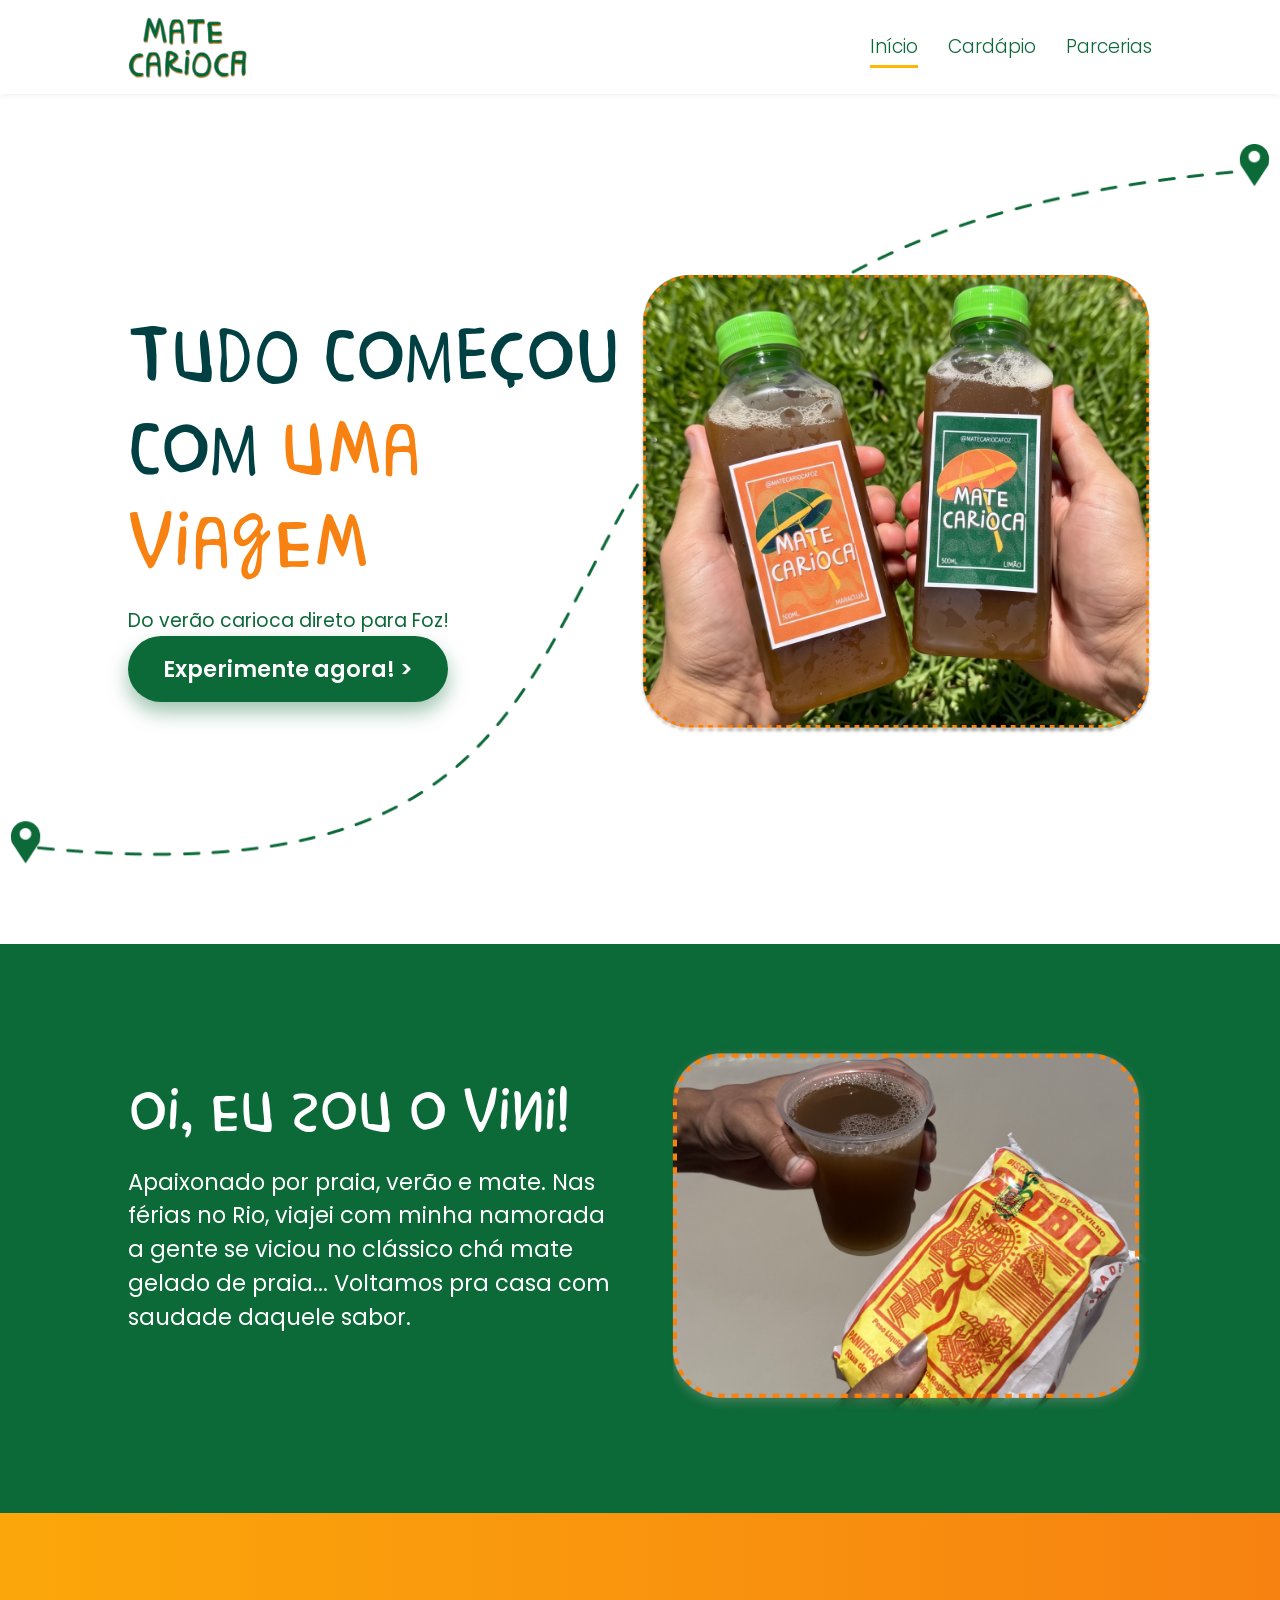
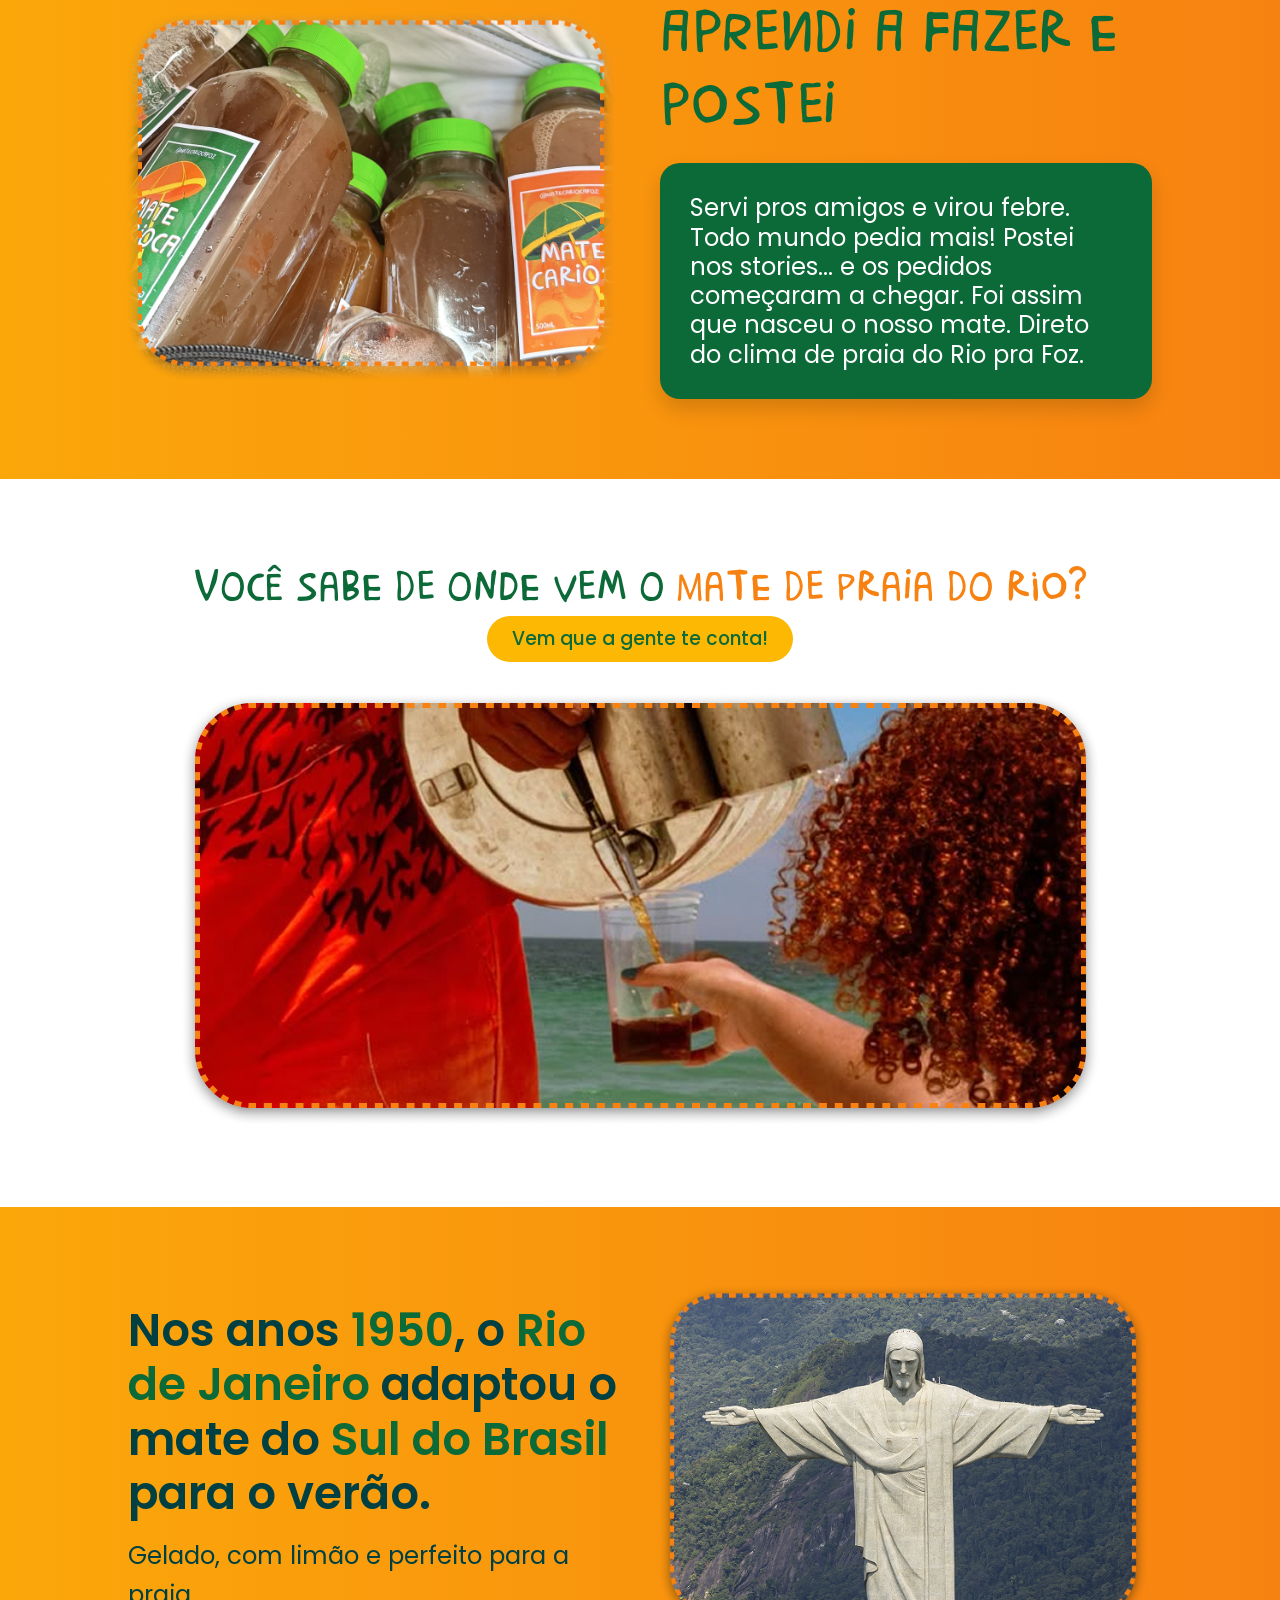
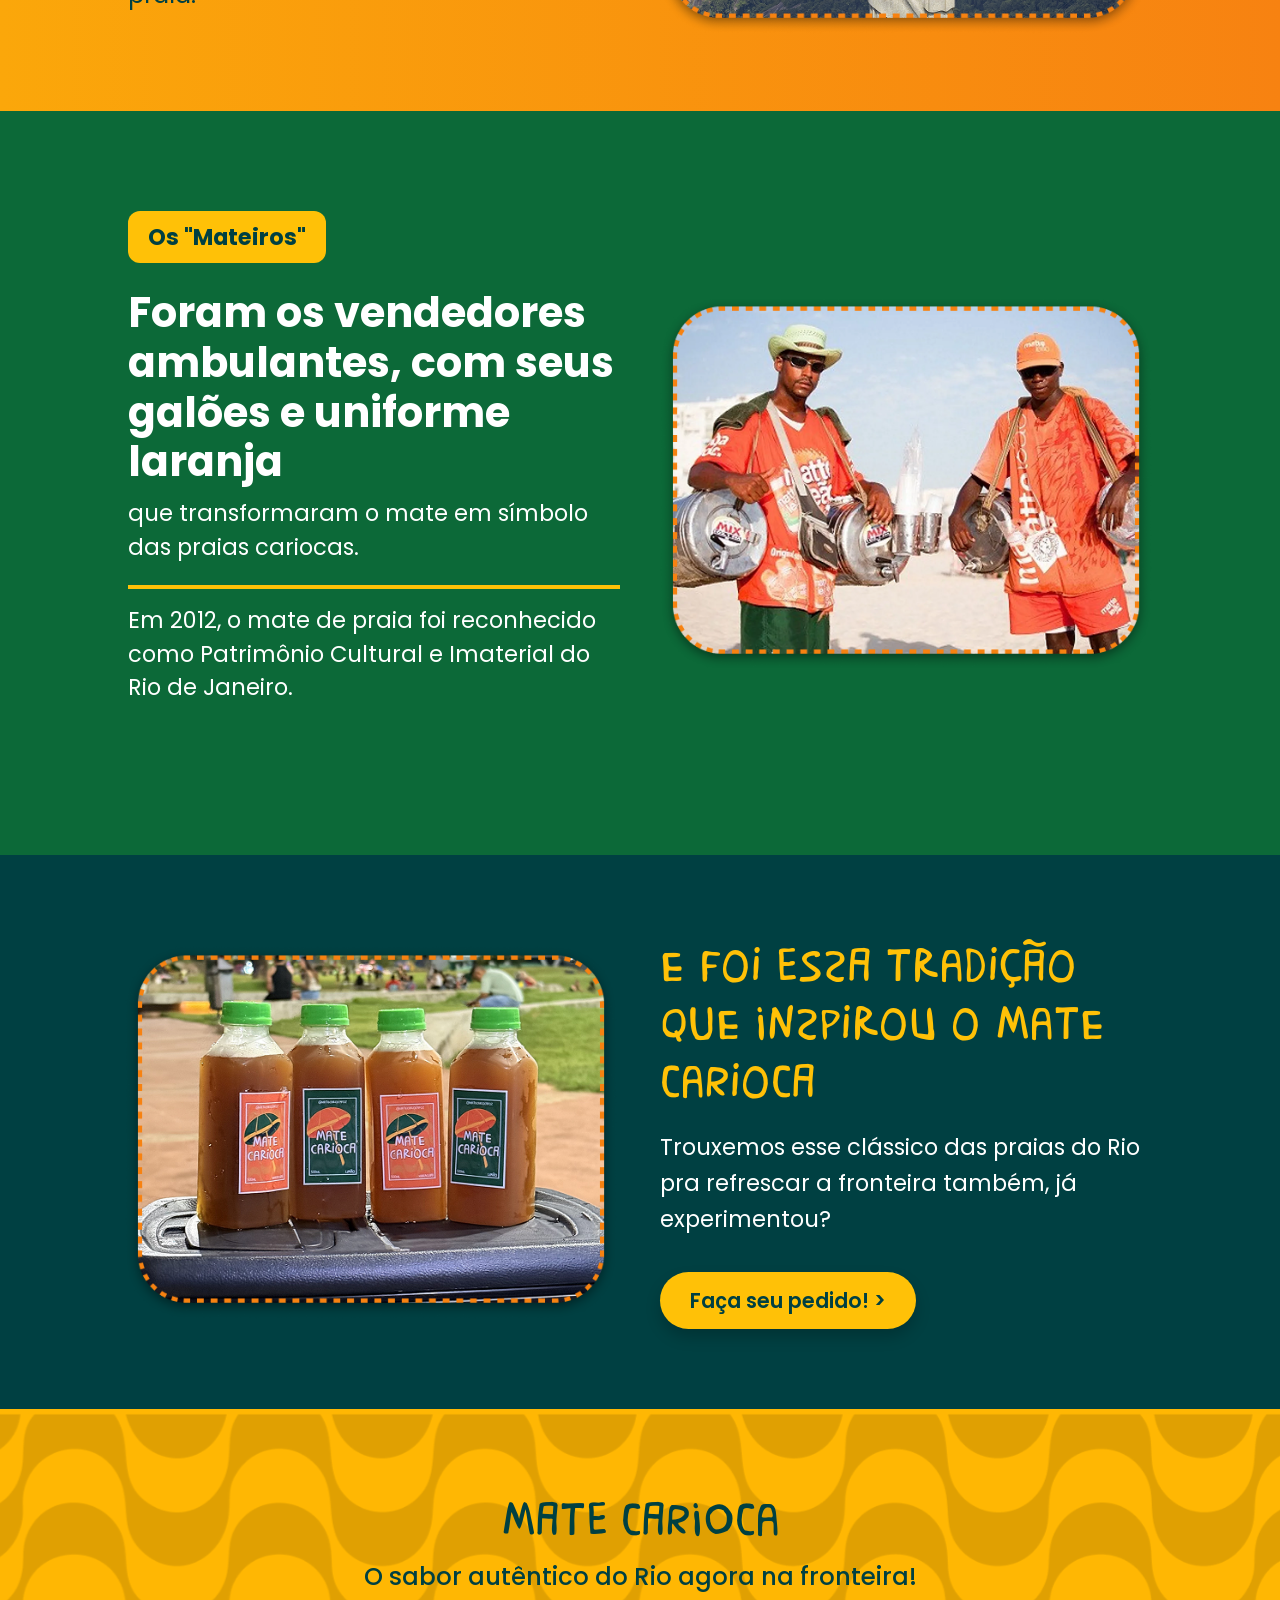
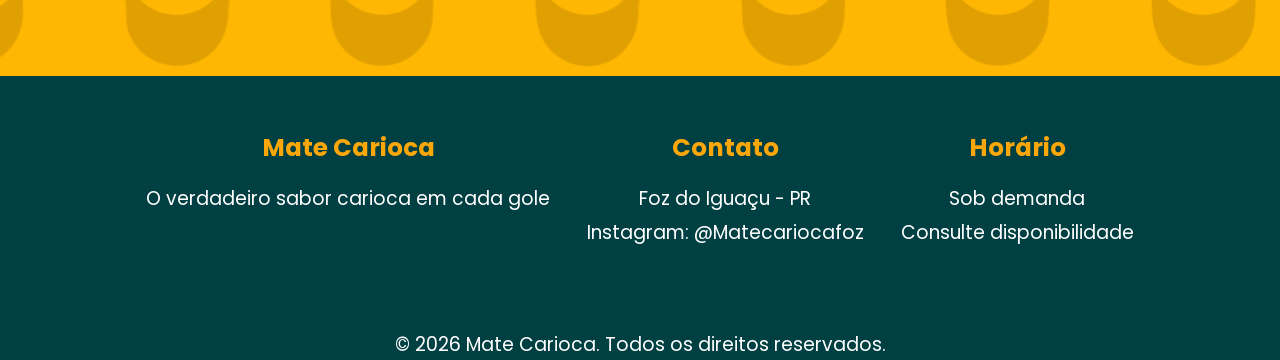
==== index.html @ d227a947 "Merge branch 'main' into branch-bruna" ====
<!DOCTYPE html>
<html lang="pt-br">
<head>
    <meta charset="UTF-8">
    <meta name="viewport" content="width=device-width, initial-scale=1.0">
    <title>Projeto Mate Carioca</title>
    <link rel="preconnect" href="https://fonts.googleapis.com">
    <link rel="preconnect" href="https://fonts.gstatic.com" crossorigin>
    <link href="https://fonts.googleapis.com/css2?family=Poppins:wght@400;600;700&display=swap" rel="stylesheet">
    <link rel="stylesheet" href="style.css">
</head>
<body>

    <header class="cabecalho-topo">
        <div class="caixa-logo">
            <img src="assets/MATE ID-12 1.png" alt="Logotipo Mate Carioca" class="logo-mate">
        </div>
        <nav class="menu-navegacao">
            <ul>
                <li><a href="/index.html" class="link-ativo">Início</a></li>
                <li><a href="/cardapio.html">Cardápio</a></li>
                <li><a href="/parcerias.html">Parcerias</a></li>
            </ul>
        </nav>
    </header>

    <section id="inicio" class="secao-inicio">
        <div class="conteudo-hero">
            <h1 class = "verde-escuro">TUDO COMEÇOU COM <span class="laranja-destaque">UMA VIAGEM</span></h1>
            <p>Do verão carioca direto para Foz!</p>
            <a href="#" class="botao-verde">Experimente agora! ></a>
        </div>
        <div class="imagem-topo animar-scroll">
            <img src="assets/garrafas-mate.png" alt="Mate Carioca">
        </div>
    </section>

    <section id="sobre" class="secao-verde">
        <div class="flex-container animar-scroll">
            
            <div class="lado-texto">
                <h2>OI, EU SOU O VINI!</h2>
                <p>Apaixonado por praia, verão e mate. Nas férias no Rio, viajei com minha namorada a gente se viciou no clássico chá mate gelado de praia... Voltamos pra casa com saudade daquele sabor.</p>
            </div>

            <div class="lado-imagem">
                <img src="assets/mate-ferias.png" alt="Mate nas Férias">
            </div>

        </div>
    </section>

    <section id="historia" class="secao-laranja">
        <div class="flex-container animar-scroll">           

                <div class="lado-imagem">
                    <img src="assets/mate-gelado.png" alt="Produção">
                </div>
            
            <div class="lado-texto">
                <h2>APRENDI A FAZER E POSTEI</h2>
                
                <div class="caixa-verde-texto">
                    <p>Servi pros amigos e virou febre. Todo mundo pedia mais! Postei nos stories... e os pedidos começaram a chegar. Foi assim que nasceu o nosso mate. Direto do clima de praia do Rio pra Foz.</p>
                </div>
            </div>
            
        </div>
    </section>

<section class="secao-branca">
        <div class="container-centralizado">
            <h2>Você sabe de onde vem o <span class="texto-laranja">mate de praia do Rio?</span></h2>
            <div class="balao-laranja">Vem que a gente te conta!</div>
                <div align="center">             
                <img src="assets/mate-de-praia.png" alt="Cultura do Mate">
                </div>
            </div>
    </section>

    <section class="secao-laranja">
        <div class="flex-container inverso">
            <div class="lado-imagem">
                <img src="assets/cristo-redentor.png" alt="Rio">
            </div>
            <div class="lado-texto">
                <p>Nos anos <span class="destaque-verde">1950</span>, o <span class="destaque-verde">Rio de Janeiro</span> adaptou o mate do <span class="destaque-verde">Sul do Brasil</span> para o verão.</p>
                <p>Gelado, com limão e perfeito para a praia.</p>
            </div>
    </section>

<section class="secao-verde secao-mateiros">
        <div class="flex-container">
            
            <div class="lado-texto">
                <div class="etiqueta-amarela-quadrada">Os "Mateiros"</div>
                
                <p class="texto-destaque-mateiros">Foram os vendedores ambulantes, com seus galões e uniforme laranja</p>
                <p class="texto-complemento-mateiros">que transformaram o mate em símbolo das praias cariocas.</p>
                
                <hr class="linha-amarela">
                <p class="texto-rodape-mateiros">Em 2012, o mate de praia foi reconhecido como Patrimônio Cultural e Imaterial do Rio de Janeiro.</p>
            </div>

            <div class="lado-imagem">
                <div class="moldura-mateiros">
                    <img src="assets/mateiros.png" alt="Mateiros">
                </div>
            </div>

        </div>
    </section>

    <section class="secao-verde-escuro secao-final">
        <div class="flex-container">
            
            <div class="lado-imagem">
                <img src="assets/fileira-mate.png" alt="Garrafas Mate Carioca">
            </div>

            <div class="lado-texto-final">
                <h2>E foi essa tradição que inspirou o Mate Carioca</h2>
                <p>Trouxemos esse clássico das praias do Rio pra refrescar a fronteira também, já experimentou?</p>
                <a href="/cardapio.html" class="botao-amarelo">Faça seu pedido! ></a>
            </div>

        </div>
    </section>

    <footer id="contato" class="rodape">
        <div class="faixa-amarela-ondas">
            <h3>MATE CARIOCA</h3>
            <p>O sabor autêntico do Rio agora na fronteira!</p>
        </div>
        <div class="grade-contatos">
            <div class="info-bloco">
                <strong>Mate Carioca</strong><br>
                <span>O verdadeiro sabor carioca em cada gole</span>
            </div>
            <div class="info-bloco">
                <strong>Contato</strong><br>
                <span>Foz do Iguaçu - PR<br>Instagram: @Matecariocafoz</span>
            </div>
            <div class="info-bloco">
                <strong>Horário</strong><br>
                <span>Sob demanda<br>Consulte disponibilidade</span>
            </div>
        </div>
        <p class="direitos"><center>© 2026 Mate Carioca. Todos os direitos reservados.</center></p>
    </footer>

    <button id="botao-topo" class="escondido" aria-label="Voltar ao topo">
        <svg viewBox="0 0 24 24" fill="none" xmlns="http://www.w3.org/2000/svg">
            <path d="M12 19V5M12 5L5 12M12 5L19 12" stroke="currentColor" stroke-width="3" stroke-linecap="round" stroke-linejoin="round"/>
        </svg>
    </button>

    <script src="index.js"></script>
</body>
</html>
---- style.css ----
/* --- CONFIGURAÇÕES GERAIS --- */
:root {
    --verde-mate: #0C6938;
    --verde-mate-escuro: #004042;
    --laranja-mate: #F78211;
    --amarelo-borda: #FFE080;
    --amarelo-fundo: #FDB804;
    --cor-branca: #FFFFFF;
}

@font-face {
    font-family: 'Brasilero'; 
    src: url('assets/Brasilero2018Free.otf') format('truetype'); 
    font-weight: normal;
    font-style: normal;
}

/* Regra Global (Corpo do texto e elementos menores) */
* {
    margin: 0;
    padding: 0;
    box-sizing: border-box;
    font-family: 'Poppins', sans-serif;
}

body {
    color: var(--verde-mate);
    background-color: var(--cor-branca);
    line-height: 1.6;
}

/* Regra Unificada para Imagens */
img {
    max-width: 100%;
    height: auto;
    border-radius: 12px;
    display: block;
    object-fit: cover;
    transition: transform 0.4s ease;
}

h1, h2, h3, .faixa-amarela-ondas h3 {    
    font-family: 'Brasilero', cursive, sans-serif; 
    font-weight: normal; 
    font-size: 3.5rem;
    line-height: 1.1; 
    margin-bottom: 15px; 
}

.cabecalho-topo {
    display: flex;
    justify-content: space-between; 
    align-items: center;
    padding: 15px 10%; 
    background-color: var(--cor-branca);
    position: sticky; 
    top: 0;
    z-index: 1000;
    box-shadow: 0 2px 5px rgba(0,0,0,0.05);
}

.caixa-logo {
    display: flex;
    align-items: center;
    width: 120px; 
    height: auto;
}

.logo-mate {
    width: 100%;      
    height: auto;     
    display: block;
    object-fit: contain; 
}

.menu-navegacao ul {
    display: flex;
    list-style: none;
    gap: 30px; 
}

.menu-navegacao a {
    text-decoration: none;
    color: var(--verde-mate);
    font-size: 1.0rem;
    font-weight: 300;
}

.menu-navegacao a:hover {
    color: var(--laranja-mate);
}

.menu-navegacao a.link-ativo {
    color: var(--verde-mate);
    border-bottom: 3px solid var(--amarelo-fundo);
    padding-bottom: 5px; 
}

/* --- SEÇÕES E CONTAINERS --- */
section {
    padding: 80px 10%;
}

.conteudo-hero h1 {
    font-size: 4.5rem; 
    line-height: 1.1; 
    margin-bottom: 20px;
}

.secao-inicio {
    display: flex;
    align-items: center;
    justify-content: space-between;
    min-height: 80vh;
    background-image: url('assets/mapa.png'); 
    background-repeat: no-repeat;
    background-position: center;
    background-size: contain; 
    position: relative;
    margin-bottom: 80px;
    margin-top: 50px;
}

.conteudo-hero, .imagem-topo {
    flex: 1; 
    min-width: 0; 
}

.secao-verde { 
    background-color: var(--verde-mate); 
    color: white; 
    display: flex;
    flex-direction: column;
    align-items: flex-start; 
    padding: 100px 10%; 
}

.secao-verde h2 {
    font-size: 3.5rem; 
    letter-spacing: -1px; 
    margin-bottom: 20px;
    text-transform: uppercase; 
    text-align: left; 
}

.secao-verde p {
    font-size: 1.2rem;
    max-width: 800px; 
    line-height: 1.5;
    margin-bottom: 50px; 
    font-weight: 400;
    text-align: left; 
}

.secao-laranja { 
    background: linear-gradient(90deg, #FBA70A, #F78211);
    padding: 80px 10%;
}

.secao-laranja .lado-texto p:first-child {
    font-size: 2.4rem; 
    line-height: 1.2;
    color: var(--verde-mate-escuro); 
    font-weight: 600; 
    margin-bottom: 15px;
    max-width: 550px; 
}

.secao-laranja .lado-texto .destaque-verde {
    color: var(--verde-mate); 
}

.secao-laranja .lado-texto p:last-child {
    font-size: 1.3rem; 
    color: var(--verde-mate-escuro); 
    font-weight: 400;
}

.secao-laranja .lado-imagem img {
    border-radius: 40px;
    display: block;
    margin: -3px; 
    width: calc(100% + 6px);
}

.secao-branca { 
    background-color: var(--cor-branca);
    text-align: center; 
}

.balao-laranja {
    background-color: var(--amarelo-fundo); 
    color: var(--verde-mate);
    padding: 8px 25px;
    border-radius: 30px; 
    display: inline-block;
    font-weight: 500;
    margin-bottom: 30px; 
}

.balao-amarelo-inclinado {
    background-color: var(--amarelo-fundo);
    color: var(--verde-mate-escuro);
    font-weight: 600;
    font-size: 1.2rem;
    padding: 12px 25px;
    border-radius: 12px;
    display: inline-block; 
    transform: rotate(-6deg); 
    box-shadow: 2px 8px 15px rgba(0, 0, 0, 0.15); 
    margin-bottom: 40px; 
    margin-left: 20px; 
}

.secao-branca h2 {
    font-size: 2.5rem;
    color: var(--verde-mate);
    margin-bottom: 5px;
}

.flex-container {
    display: flex;
    align-items: center;
    gap: 40px;
    width: 100%; 
}

.inverso { 
    flex-direction: row-reverse; 
}

.container-centralizado { 
    text-align: center; 
}

h1 { 
    font-size: 3rem; 
    line-height: 1.1; 
    margin-bottom: 20px; 
}

.laranja-destaque, .texto-laranja { 
    color: var(--laranja-mate);
    font-family: 'Brasilero', cursive, sans-serif; 
}

.verde-escuro { 
    color: var(--verde-mate-escuro); 
}

.botao-verde {
    background-color: var(--verde-mate);
    color: white;
    padding: 15px 35px; 
    border-radius: 50px;
    text-decoration: none;
    font-weight: 600;
    font-size: 1.2rem; 
    display: inline-block;
    box-shadow: 0px 10px 20px rgba(12, 105, 56, 0.4); 
}

.secao-mateiros .lado-texto {
    text-align: left; 
    flex: 1; 
}

.etiqueta-amarela-quadrada {
    background-color: #FFC107;
    color: var(--verde-mate-escuro);
    font-weight: 700;
    font-size: 1.2rem;
    padding: 8px 20px;
    border-radius: 12px; 
    display: inline-block;
    margin-bottom: 25px;
}

.secao-verde .texto-destaque-mateiros {
    font-size: 2.2rem;
    font-weight: 700;
    color: white;
    line-height: 1.2;
    margin-bottom: 10px;
}

.secao-verde .texto-complemento-mateiros {
    font-size: 1.2rem;
    color: white;
    font-weight: 400;
    margin-bottom: 20px;
}

.moldura-mateiros {
    width: 100%;
    display: block; 
}

.moldura-mateiros img {
    object-fit: cover; 
    aspect-ratio: 4 / 3; 
}

.linha-amarela {
    border: none;
    height: 4px; 
    background-color: #FFC107;
    width: 100%; 
    margin-bottom: 15px;
}

.secao-verde-escuro {
    background-color: var(--verde-mate-escuro); 
    padding: 80px 10%;
}

.secao-final .lado-imagem img {
    width: calc(100% + 6px);
    margin: -3px;
    border-radius: 40px;
    display: block;
}

.secao-final .lado-texto-final {
    flex: 1;
    text-align: left;
}

.secao-final .lado-texto-final h2 {
    color: #FFC107; 
    font-size: 2.8rem;
    line-height: 1.1;
    margin-bottom: 20px;
}

.secao-final .lado-texto-final p {
    color: #FFFFFF;
    font-size: 1.2rem;
    margin-bottom: 35px;
}

.botao-amarelo {
    background-color: #FFC107;
    color: var(--verde-mate-escuro);
    padding: 12px 30px;
    border-radius: 30px;
    border: none;
    text-decoration: none;
    font-weight: 600;
    font-size: 1.1rem;
    display: inline-block;
    box-shadow: 0px 8px 15px rgba(0, 0, 0, 0.2);
    cursor: pointer;
}

.rodape {
    background-color: var(--verde-mate-escuro); 
    color: white;
    text-align: center;
}

.faixa-amarela-ondas {
    background-color: #FFB703; 
    background-image: url('assets/ondas.png'); 
    background-repeat: no-repeat; 
    background-position: center; 
    background-size: cover; 
    padding: 80px 20px;
}

.faixa-amarela-ondas h3 {
    color: var(--verde-mate-escuro);
    font-size: 2.8rem;
    margin-bottom: 10px;
}

.faixa-amarela-ondas p {
    color: var(--verde-mate-escuro);
    font-size: 1.3rem;
    font-weight: 500;
}

.grade-contatos {
    display: flex;
    justify-content: space-around;
    padding: 50px 10%;
}

.info-bloco {
    font-size: 1rem;
    line-height: 1.8; 
}

.info-bloco strong {
    color: #FBA70A; 
    font-size: 1.3rem;
    display: inline-block;
    margin-bottom: 12px;
}

.direitos {
    padding-bottom: 30px;
    font-size: 0.85rem;
    opacity: 0.8;
}

/* ==========================================================================
   ANIMAÇÕES E EFEITOS DE INTERAÇÃO
   ========================================================================== */

.animar-scroll {
    opacity: 0;
    transform: translateY(50px);
    transition: opacity 0.8s ease-out, transform 0.8s ease-out;
}

.animar-scroll.visivel {
    opacity: 1;
    transform: translateY(0);
}

img:hover {
    transform: scale(1.03);
}

.logo-mate:hover {
    transform: none;
}

.botao-verde, .botao-amarelo {
    transition: transform 0.3s ease, box-shadow 0.3s ease;
}

.botao-verde:hover {
    transform: translateY(-4px);
    box-shadow: 0px 15px 25px rgba(12, 105, 56, 0.6);
} 

.botao-amarelo:hover {
    transform: translateY(-4px);
    box-shadow: 0px 10px 20px rgba(0, 0, 0, 0.15);
}

/* ==========================================================================
   CORREÇÕES DE PROPORÇÃO E LAYOUT (SEÇÃO HISTÓRIA E CAIXAS)
   ========================================================================== */

.flex-container .lado-imagem,
.flex-container .lado-texto {
    flex: 1; 
    min-width: 0; 
}

.caixa-verde-texto {
    background-color: var(--verde-mate);
    padding: 30px; 
    border-radius: 20px; 
    box-shadow: 0px 10px 20px rgba(0, 0, 0, 0.15); 
    margin-top: 25px; 
}

.caixa-verde-texto p {
    color: var(--cor-branca) !important; 
    font-size: 1.1rem;
    line-height: 1.6;
    margin: 0 !important;
} 

/* ======================
   BOTÃO SCROLL TO TOP
   ====================== */

#botao-topo {
    position: fixed;
    bottom: 30px; 
    right: 30px; 
    background-color: var(--amarelo-fundo);
    color: white;
    width: 55px;
    height: 55px;
    border-radius: 50%; 
    border: none;
    cursor: pointer; 
    box-shadow: 0px 4px 15px rgba(0, 0, 0, 0.25);
    z-index: 999;    
    
    display: flex;
    justify-content: center;
    align-items: center;    
    
    transition: opacity 0.4s ease, transform 0.4s ease, visibility 0.4s ease, background-color 0.3s ease;
}

#botao-topo svg {
    width: 26px;
    height: 26px;
}

#botao-topo:hover {
    background-color: var(--verde-mate);
    transform: translateY(-5px); 
    box-shadow: 0px 8px 20px rgba(0, 0, 0, 0.3);
}

#botao-topo.escondido {
    opacity: 0;
    visibility: hidden;
    transform: translateY(20px); 
}

#botao-topo.visivel {
    opacity: 1;
    visibility: visible;
    transform: translateY(0); 
}

#sobre .lado-imagem img {
    width: 100%; 
    object-fit: cover; 
    aspect-ratio: 4 / 3; 
}

/* ==========================================================================
   RESPONSIVIDADE E LIMITES GLOBAIS
   ========================================================================== */

html {    
    font-size: clamp(16px, 1vw + 6px, 22px);
}

.cabecalho-topo,
section,
.faixa-amarela-ondas,
.grade-contatos {    
    padding-left: max(10%, calc((100% - 1200px) / 2)) !important;
    padding-right: max(10%, calc((100% - 1200px) / 2)) !important;
}
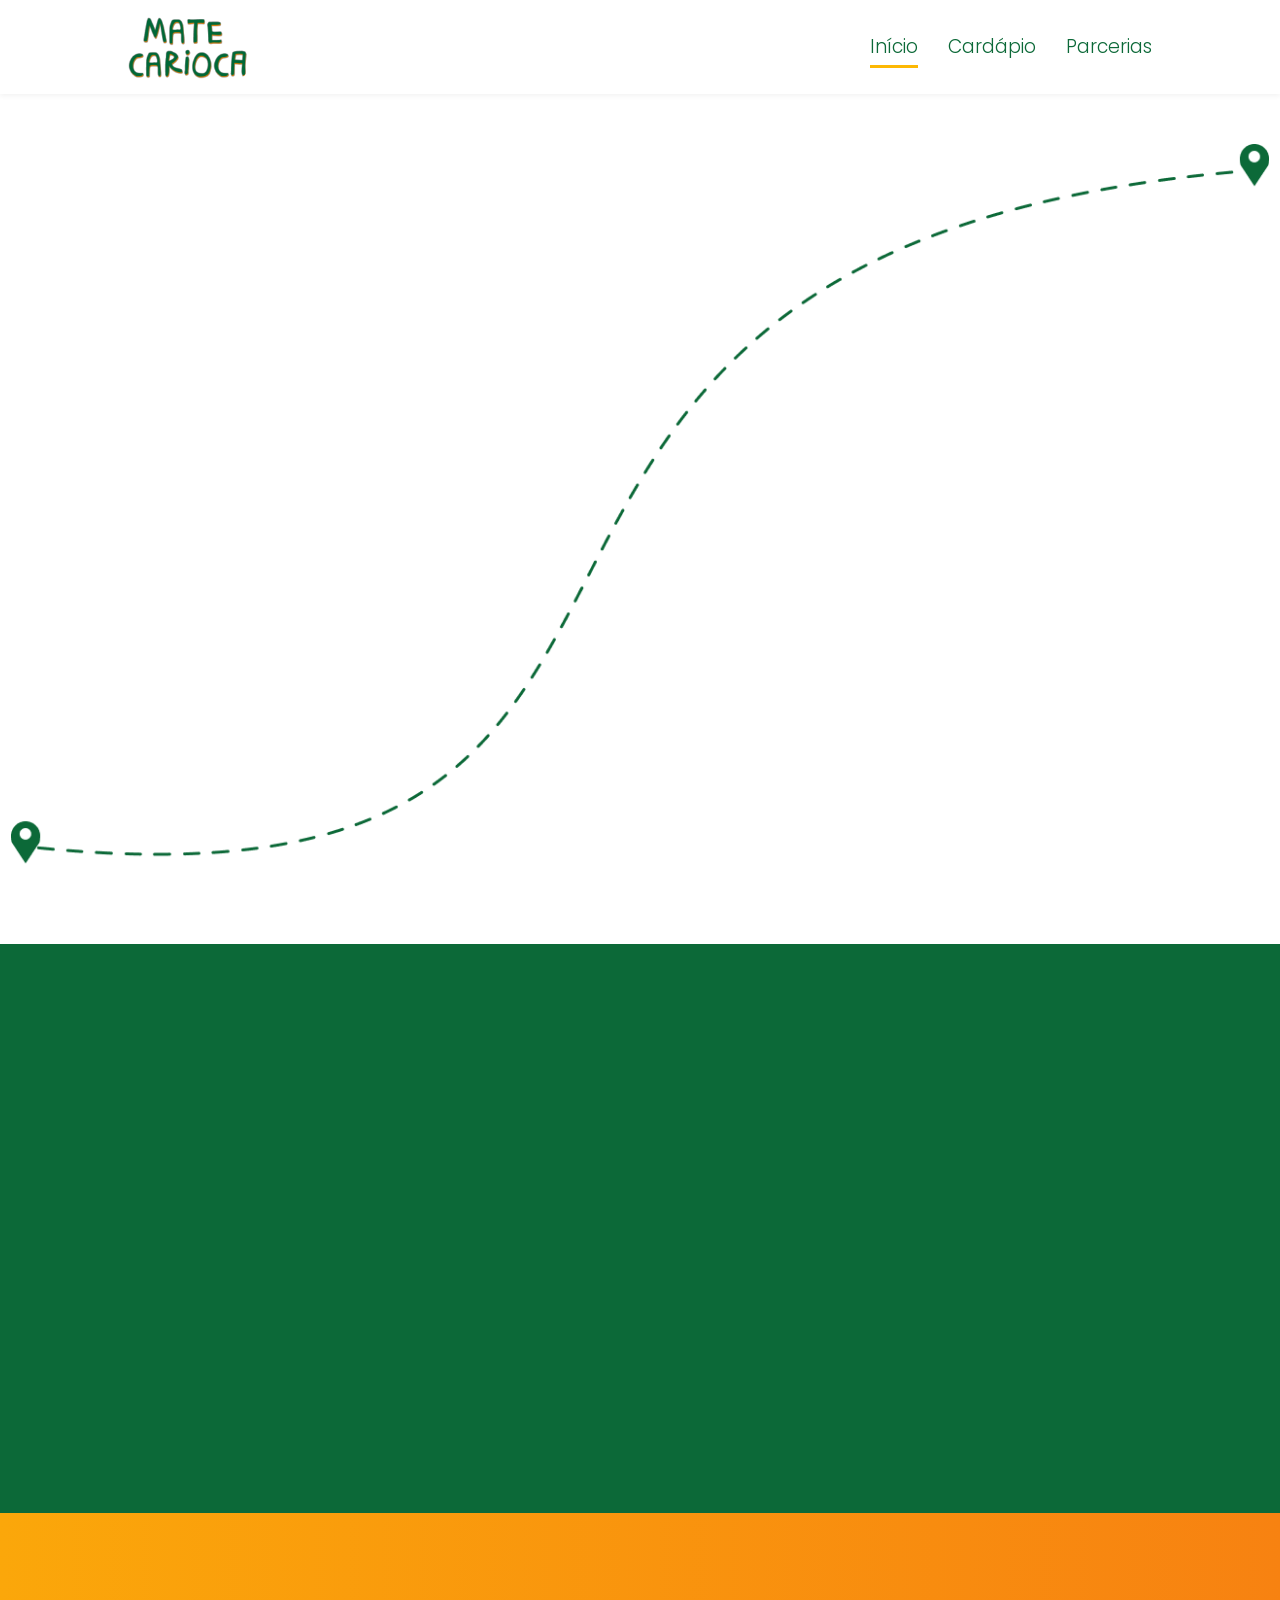
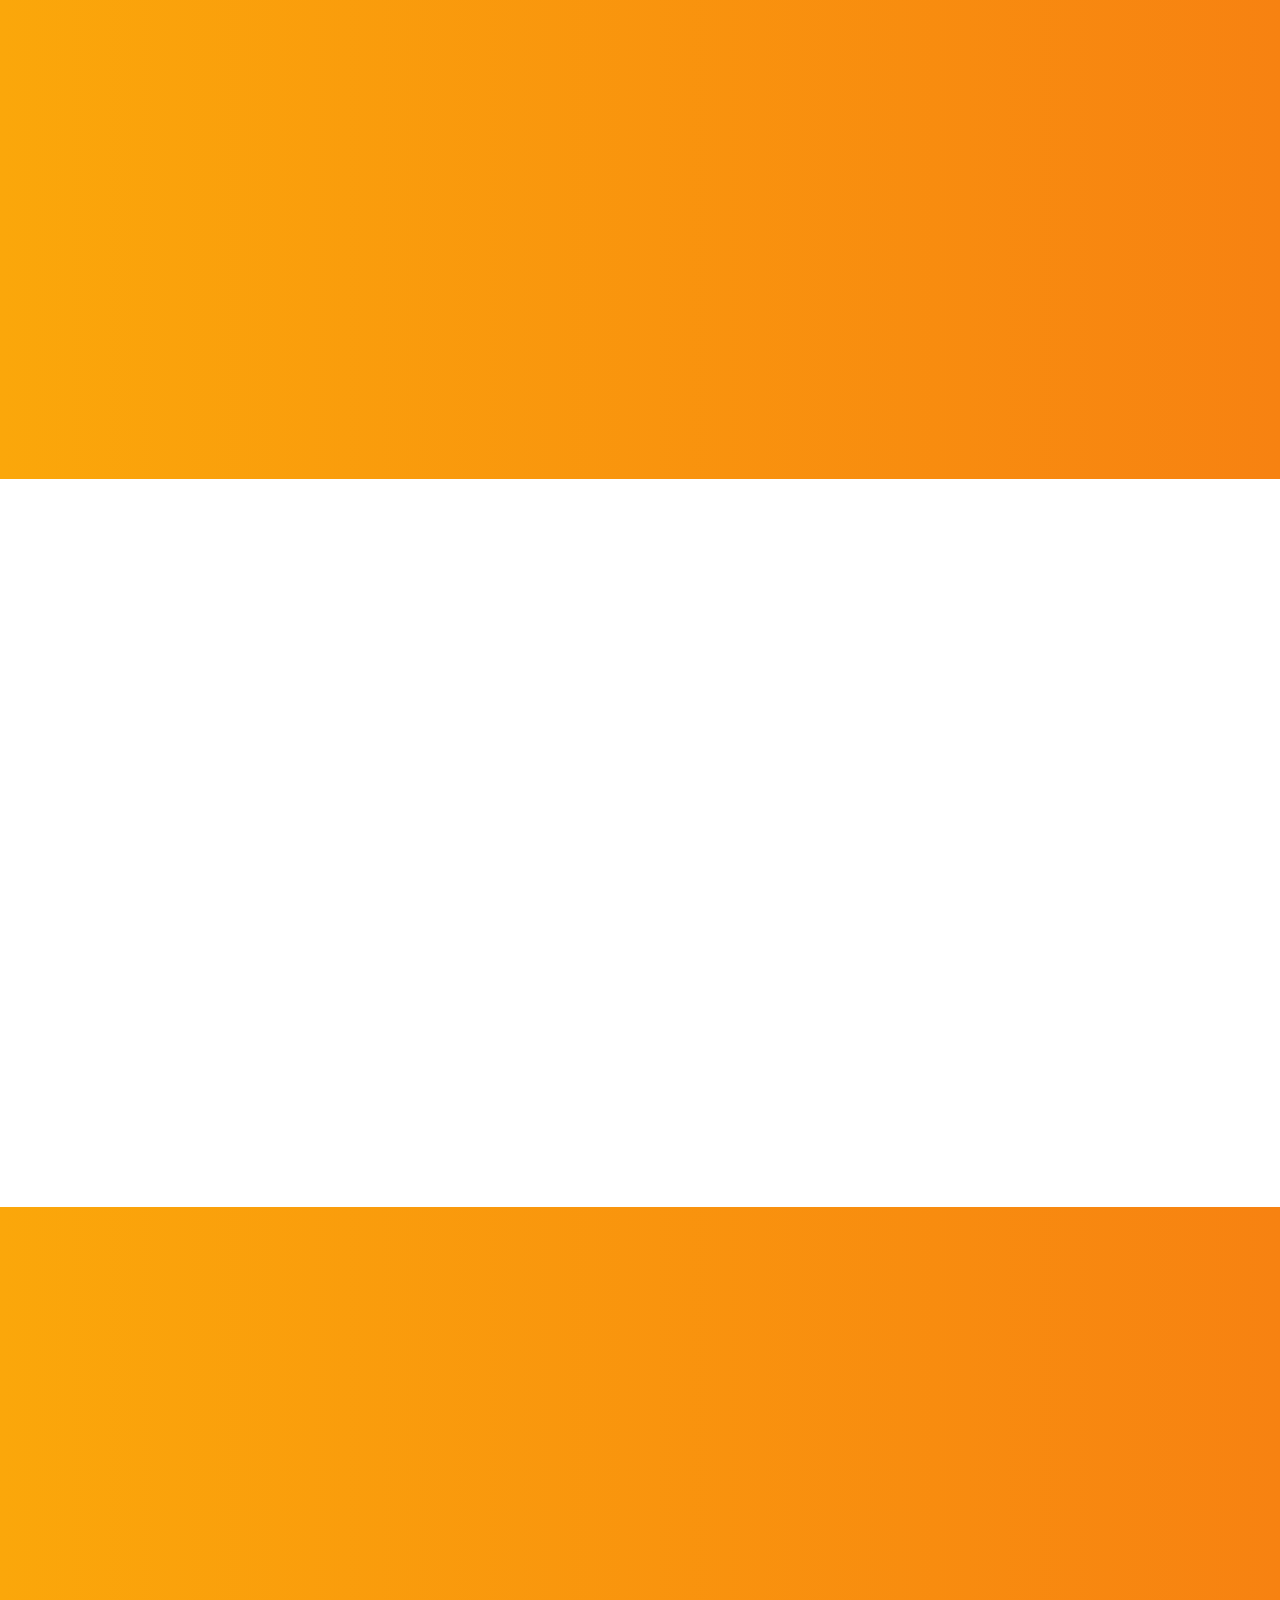
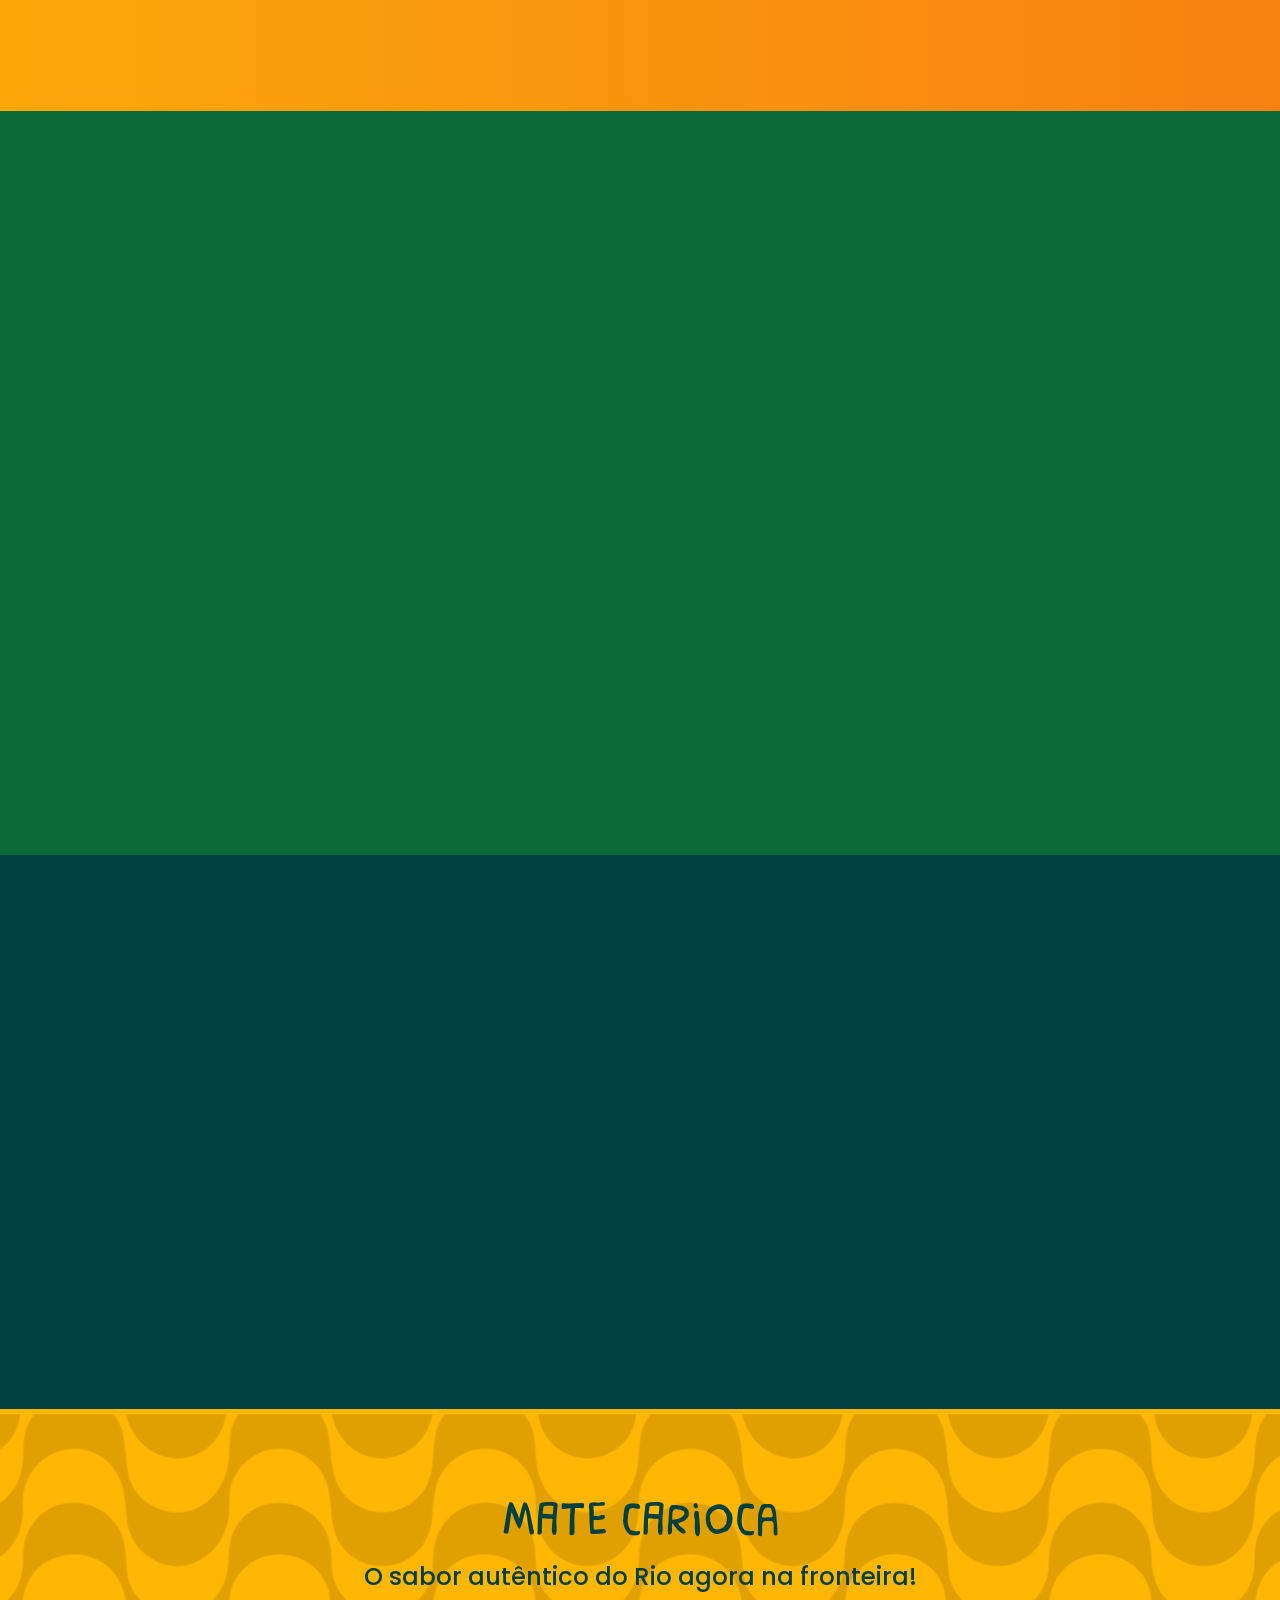
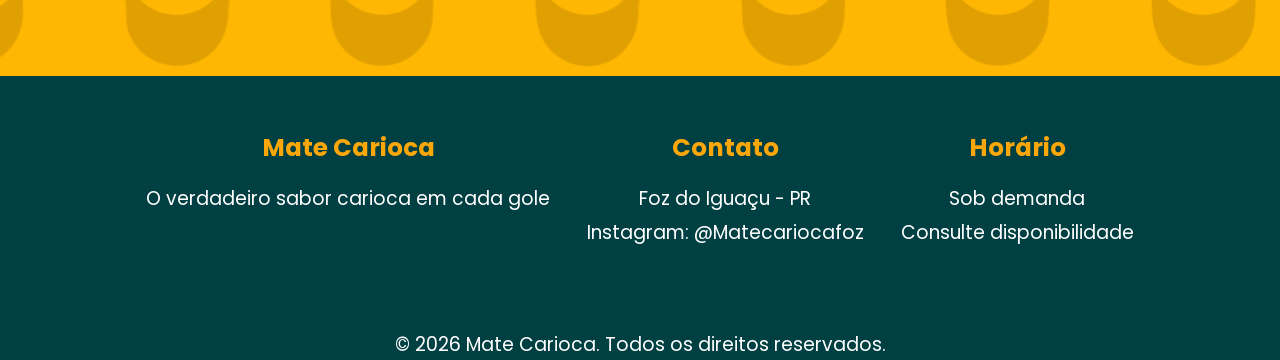
==== commit 67c69b22: "meu deus do céu" ====
--- a/index.html
+++ b/index.html
@@ -4,9 +4,10 @@
     <meta charset="UTF-8">
     <meta name="viewport" content="width=device-width, initial-scale=1.0">
     <title>Projeto Mate Carioca</title>
+    <link rel="icon" type="image/svg+xml" href="assets/MATE ID-10.svg">
     <link rel="preconnect" href="https://fonts.googleapis.com">
-    <link rel="preconnect" href="https://fonts.gstatic.com" crossorigin>
-    <link href="https://fonts.googleapis.com/css2?family=Poppins:wght@400;600;700&display=swap" rel="stylesheet">
+    <link rel="preconnect" href="https://fonts.gstatic.com" crossorigin="anonymous">    
+    <link href="https://fonts.googleapis.com/css2?family=Poppins:wght@400;600;700;800&display=swap" rel="stylesheet">
     <link rel="stylesheet" href="style.css">
 </head>
 <body>
@@ -17,7 +18,7 @@
         </div>
         <nav class="menu-navegacao">
             <ul>
-                <li><a href="/index.html" class="link-ativo">Início</a></li>
+                <li><a href="#inicio" class="link-ativo">Início</a></li>
                 <li><a href="/cardapio.html">Cardápio</a></li>
                 <li><a href="/parcerias.html">Parcerias</a></li>
             </ul>
@@ -25,10 +26,14 @@
     </header>
 
     <section id="inicio" class="secao-inicio">
-        <div class="conteudo-hero">
-            <h1 class = "verde-escuro">TUDO COMEÇOU COM <span class="laranja-destaque">UMA VIAGEM</span></h1>
-            <p>Do verão carioca direto para Foz!</p>
-            <a href="#" class="botao-verde">Experimente agora! ></a>
+        <div class="conteudo-hero animar-scroll">
+            <h1 class="verde-escuro">TUDO COMEÇOU <br>
+                COM <span class="laranja-destaque">UMA 
+                    <br>VIAGEM</span>
+            </h1>
+            <div class="balao-amarelo-inclinado">
+                Do verão carioca direto para Foz!
+            </div>           
         </div>
         <div class="imagem-topo animar-scroll">
             <img src="assets/garrafas-mate.png" alt="Mate Carioca">
@@ -68,8 +73,8 @@
         </div>
     </section>
 
-<section class="secao-branca">
-        <div class="container-centralizado">
+    <section class="secao-branca">
+        <div class="container-centralizado animar-scroll">
             <h2>Você sabe de onde vem o <span class="texto-laranja">mate de praia do Rio?</span></h2>
             <div class="balao-laranja">Vem que a gente te conta!</div>
                 <div align="center">             
@@ -79,7 +84,7 @@
     </section>
 
     <section class="secao-laranja">
-        <div class="flex-container inverso">
+        <div class="flex-container inverso animar-scroll">
             <div class="lado-imagem">
                 <img src="assets/cristo-redentor.png" alt="Rio">
             </div>
@@ -87,10 +92,11 @@
                 <p>Nos anos <span class="destaque-verde">1950</span>, o <span class="destaque-verde">Rio de Janeiro</span> adaptou o mate do <span class="destaque-verde">Sul do Brasil</span> para o verão.</p>
                 <p>Gelado, com limão e perfeito para a praia.</p>
             </div>
+        </div>
     </section>
 
-<section class="secao-verde secao-mateiros">
-        <div class="flex-container">
+    <section class="secao-verde secao-mateiros">
+        <div class="flex-container animar-scroll">
             
             <div class="lado-texto">
                 <div class="etiqueta-amarela-quadrada">Os "Mateiros"</div>
@@ -112,7 +118,7 @@
     </section>
 
     <section class="secao-verde-escuro secao-final">
-        <div class="flex-container">
+        <div class="flex-container animar-scroll">
             
             <div class="lado-imagem">
                 <img src="assets/fileira-mate.png" alt="Garrafas Mate Carioca">
--- a/style.css
+++ b/style.css
@@ -534,4 +534,37 @@
 .grade-contatos {    
     padding-left: max(10%, calc((100% - 1200px) / 2)) !important;
     padding-right: max(10%, calc((100% - 1200px) / 2)) !important;
+}
+
+/* ==========================================================================
+   RESPONSIVIDADE MOBILE (CELULARES E TABLETS)
+   ========================================================================== */
+
+@media (max-width: 768px) {    
+    
+    .flex-container,
+    .inverso,
+    .secao-inicio {
+        flex-direction: column !important; 
+        gap: 30px; 
+    }
+    
+    .flex-container .lado-texto,
+    .flex-container .lado-texto-final,
+    .conteudo-hero {
+        order: 1; 
+        width: 100%; 
+        text-align: center; 
+    }
+    
+    .flex-container .lado-imagem,
+    .imagem-topo {
+        order: 2; 
+        width: 100%; 
+    }
+
+    .balao-amarelo-inclinado {
+        margin-left: 0; 
+        margin-bottom: 25px;
+    }
 }
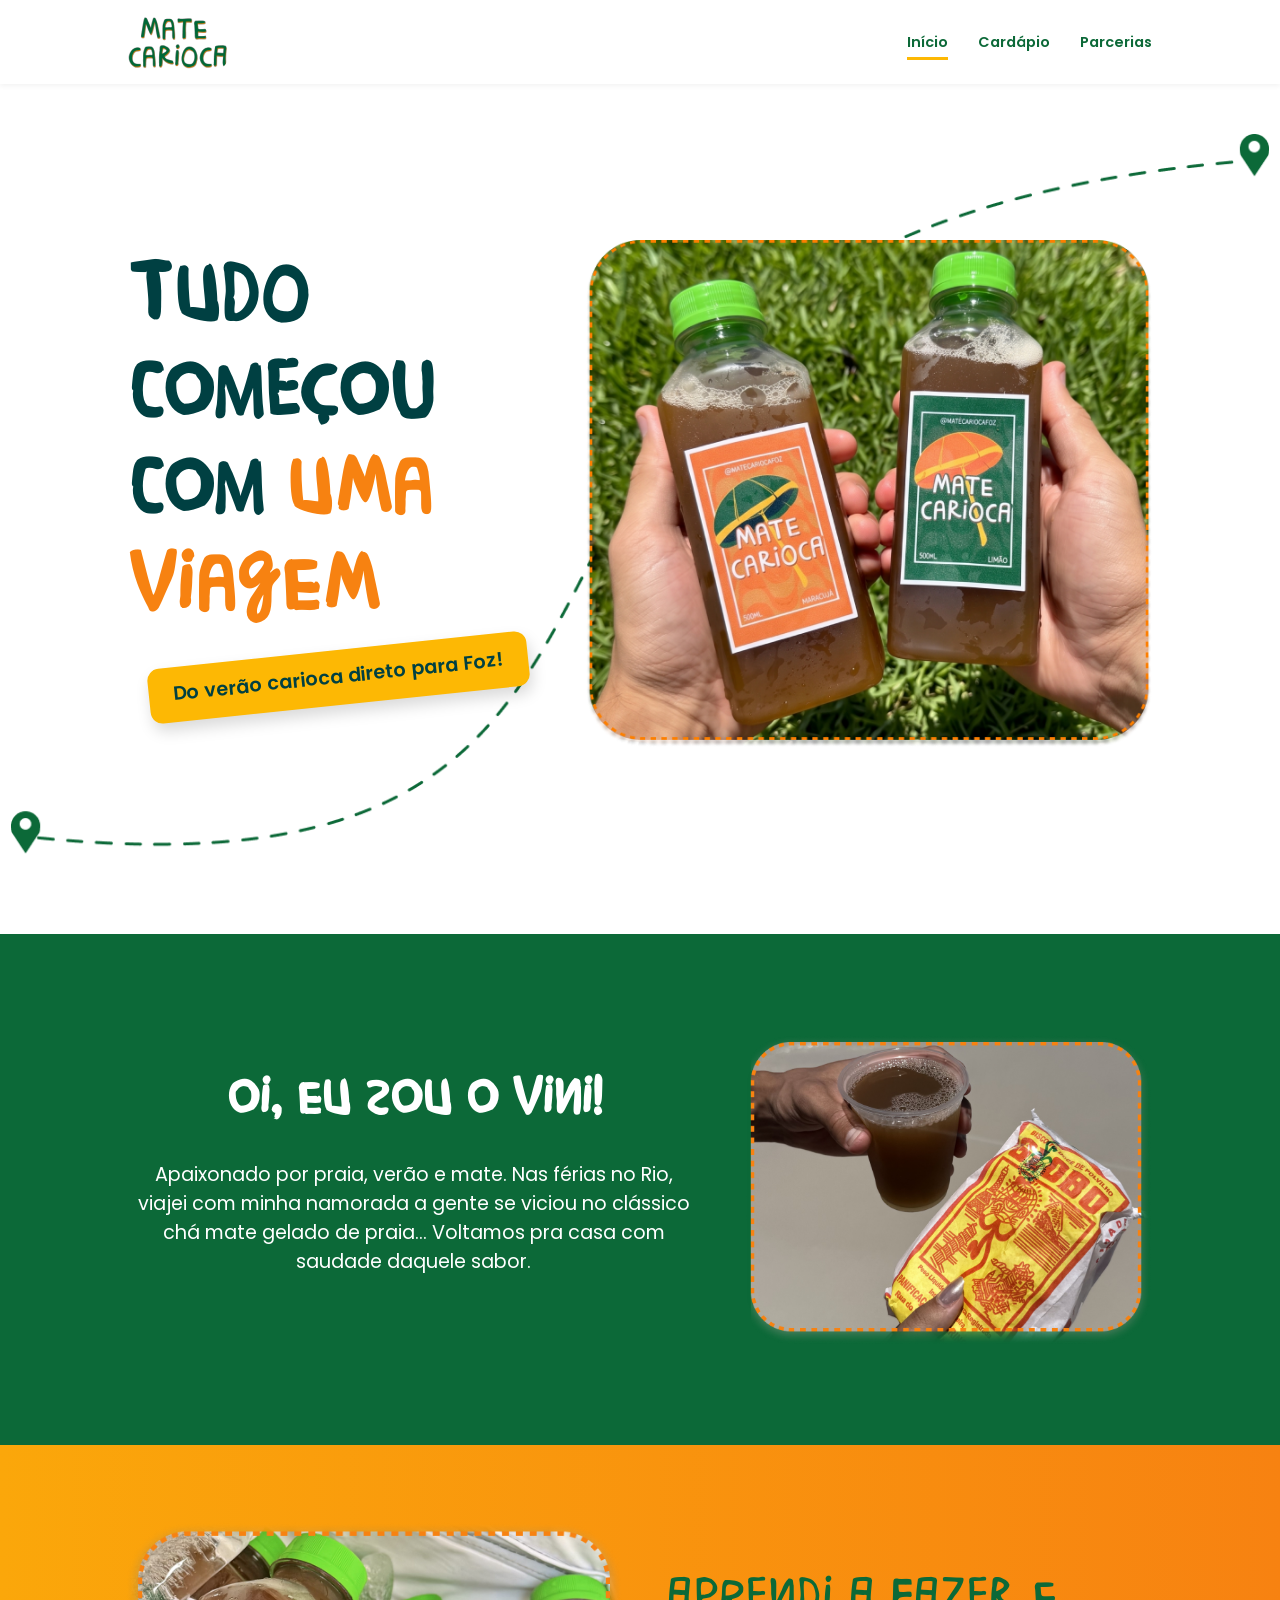
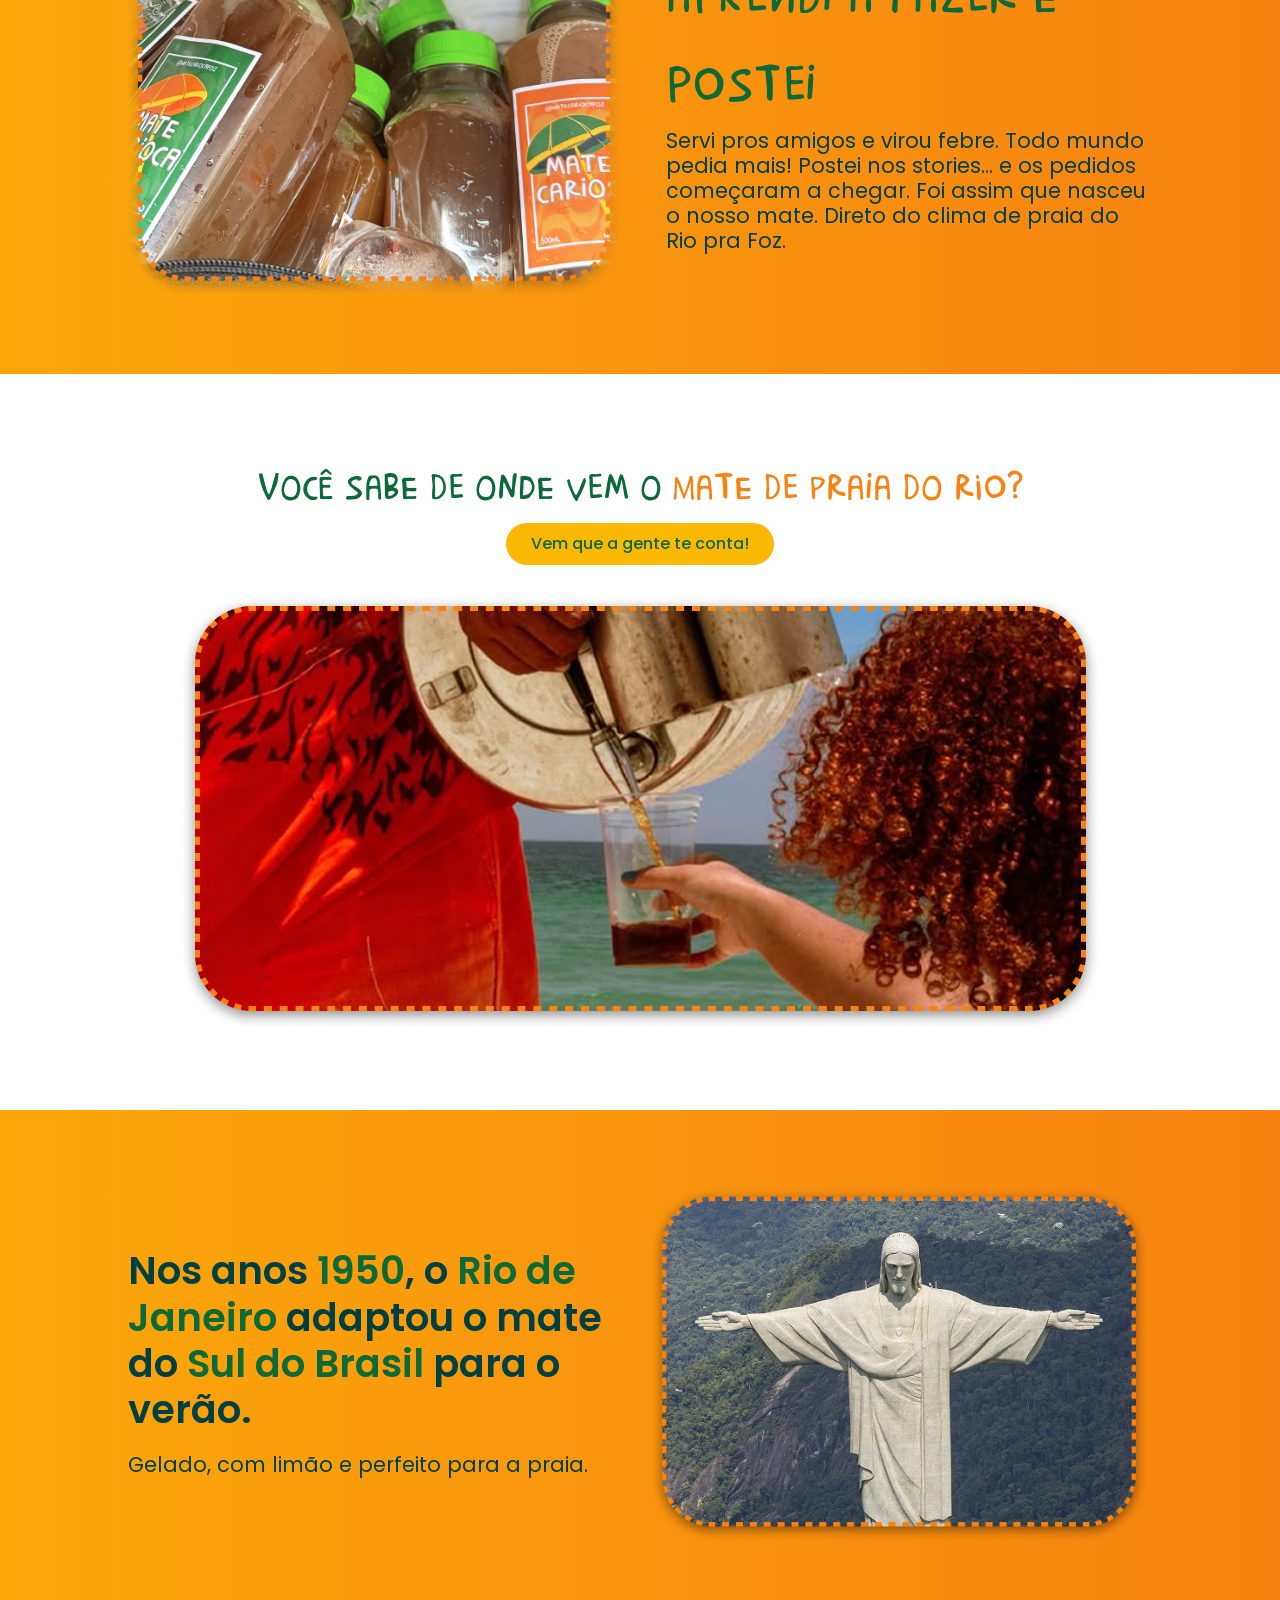
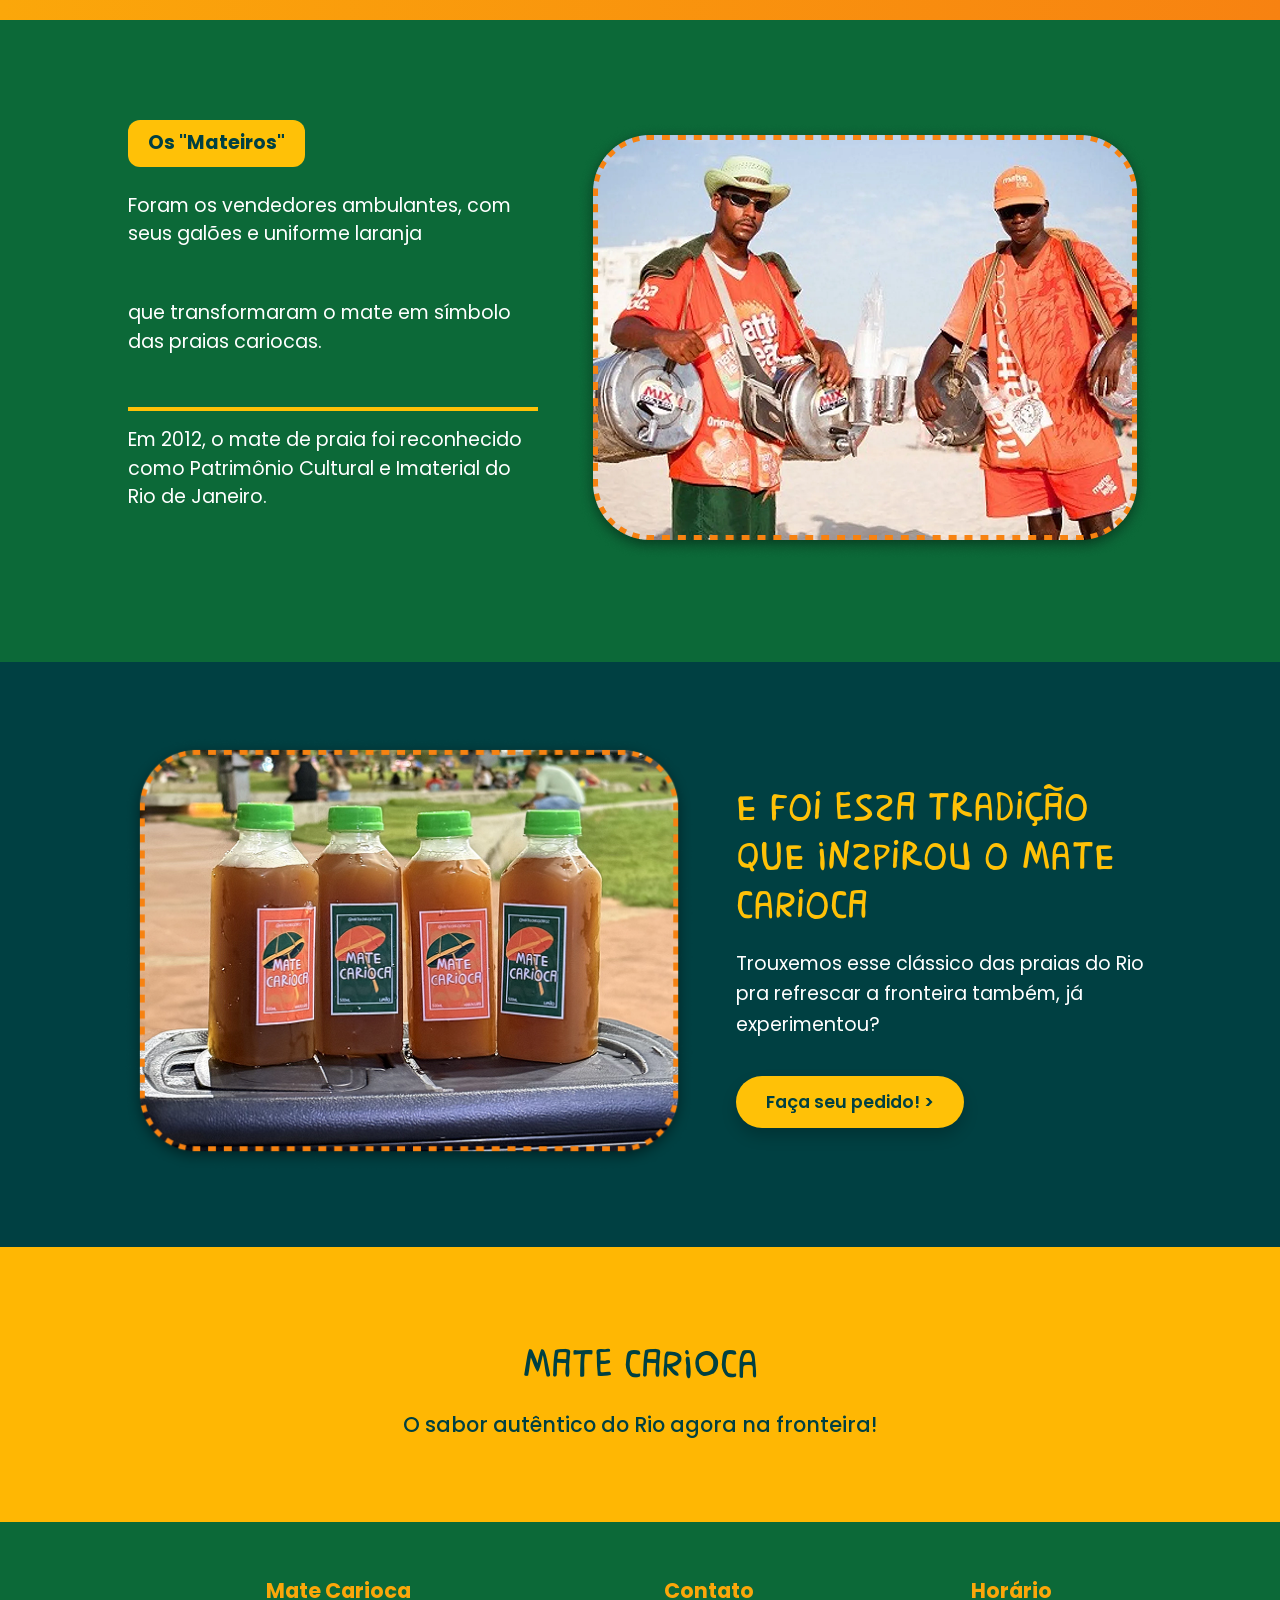
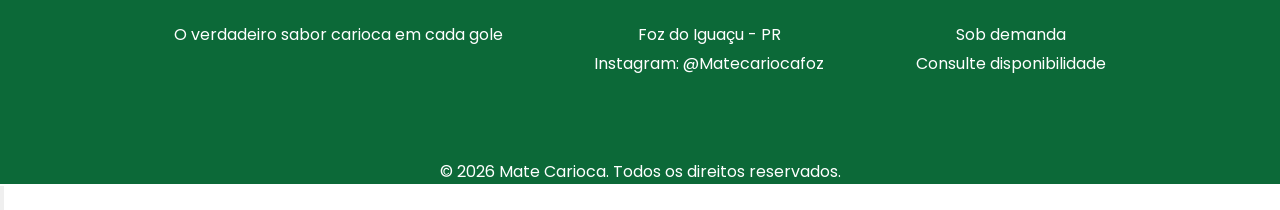
==== commit a1cd9691: "pastas" ====
--- a/index.html
+++ b/index.html
@@ -4,23 +4,23 @@
     <meta charset="UTF-8">
     <meta name="viewport" content="width=device-width, initial-scale=1.0">
     <title>Projeto Mate Carioca</title>
-    <link rel="icon" type="image/svg+xml" href="assets/MATE ID-10.svg">
+    <link rel="icon" type="image/svg+xml" href="../assets/MATE ID-10.svg">
     <link rel="preconnect" href="https://fonts.googleapis.com">
     <link rel="preconnect" href="https://fonts.gstatic.com" crossorigin="anonymous">    
     <link href="https://fonts.googleapis.com/css2?family=Poppins:wght@400;600;700;800&display=swap" rel="stylesheet">
-    <link rel="stylesheet" href="style.css">
+    <link rel="stylesheet" href="../css/style.css">
 </head>
 <body>
 
     <header class="cabecalho-topo">
         <div class="caixa-logo">
-            <img src="assets/MATE ID-12 1.png" alt="Logotipo Mate Carioca" class="logo-mate">
+            <img src="../assets/MATE ID-12 1.png" alt="Logotipo Mate Carioca" class="logo-mate">
         </div>
         <nav class="menu-navegacao">
             <ul>
                 <li><a href="#inicio" class="link-ativo">Início</a></li>
-                <li><a href="/cardapio.html">Cardápio</a></li>
-                <li><a href="/parcerias.html">Parcerias</a></li>
+                <li><a href="../html/cardapio.html">Cardápio</a></li>
+                <li><a href="../html/parcerias.html">Parcerias</a></li>
             </ul>
         </nav>
     </header>
@@ -36,7 +36,7 @@
             </div>           
         </div>
         <div class="imagem-topo animar-scroll">
-            <img src="assets/garrafas-mate.png" alt="Mate Carioca">
+            <img src="../assets/garrafas-mate.png" alt="Mate Carioca">
         </div>
     </section>
 
@@ -49,7 +49,7 @@
             </div>
 
             <div class="lado-imagem">
-                <img src="assets/mate-ferias.png" alt="Mate nas Férias">
+                <img src="../assets/mate-ferias.png" alt="Mate nas Férias">
             </div>
 
         </div>
@@ -59,7 +59,7 @@
         <div class="flex-container animar-scroll">           
 
                 <div class="lado-imagem">
-                    <img src="assets/mate-gelado.png" alt="Produção">
+                    <img src="../assets/mate-gelado.png" alt="Produção">
                 </div>
             
             <div class="lado-texto">
@@ -78,7 +78,7 @@
             <h2>Você sabe de onde vem o <span class="texto-laranja">mate de praia do Rio?</span></h2>
             <div class="balao-laranja">Vem que a gente te conta!</div>
                 <div align="center">             
-                <img src="assets/mate-de-praia.png" alt="Cultura do Mate">
+                <img src="../assets/mate-de-praia.png" alt="Cultura do Mate">
                 </div>
             </div>
     </section>
@@ -86,7 +86,7 @@
     <section class="secao-laranja">
         <div class="flex-container inverso animar-scroll">
             <div class="lado-imagem">
-                <img src="assets/cristo-redentor.png" alt="Rio">
+                <img src="../assets/cristo-redentor.png" alt="Rio">
             </div>
             <div class="lado-texto">
                 <p>Nos anos <span class="destaque-verde">1950</span>, o <span class="destaque-verde">Rio de Janeiro</span> adaptou o mate do <span class="destaque-verde">Sul do Brasil</span> para o verão.</p>
@@ -110,7 +110,7 @@
 
             <div class="lado-imagem">
                 <div class="moldura-mateiros">
-                    <img src="assets/mateiros.png" alt="Mateiros">
+                    <img src="../assets/mateiros.png" alt="Mateiros">
                 </div>
             </div>
 
@@ -121,13 +121,13 @@
         <div class="flex-container animar-scroll">
             
             <div class="lado-imagem">
-                <img src="assets/fileira-mate.png" alt="Garrafas Mate Carioca">
+                <img src="../assets/fileira-mate.png" alt="Garrafas Mate Carioca">
             </div>
 
             <div class="lado-texto-final">
                 <h2>E foi essa tradição que inspirou o Mate Carioca</h2>
                 <p>Trouxemos esse clássico das praias do Rio pra refrescar a fronteira também, já experimentou?</p>
-                <a href="/cardapio.html" class="botao-amarelo">Faça seu pedido! ></a>
+                <a href="../html/cardapio.html" class="botao-amarelo">Faça seu pedido! ></a>
             </div>
 
         </div>
@@ -161,6 +161,6 @@
         </svg>
     </button>
 
-    <script src="index.js"></script>
+    <script src="../js/index.js"></script>
 </body>
 </html>
--- a/css/style.css
+++ b/css/style.css
@@ -0,0 +1,456 @@
+/* --- CONFIGURAÇÕES GERAIS --- */
+:root {
+    --verde-mate: #0C6938;
+    --verde-mate-escuro: #004042;
+    --laranja-mate: #F78211;
+    --amarelo-borda: #FFE080;
+    --amarelo-fundo: #FDB804;
+    --cor-branca: #FFFFFF;
+}
+
+
+@font-face {
+    font-family: 'Brasilero'; 
+    src: url('/assets/Brasilero2018Free.otf') format('truetype'); 
+    font-weight: normal;
+    font-style: normal;
+}
+
+/* 2. Regra Global (Corpo do texto e elementos menores) */
+* {
+    margin: 0;
+    padding: 0;
+    box-sizing: border-box;
+    font-family: 'Poppins', sans-serif;
+}
+
+body {
+    color: var(--verde-mate);
+    background-color: var(--cor-branca);
+    line-height: 1.6;
+}
+
+h1, h2, h3, .faixa-amarela-ondas h3 {
+    
+    font-family: 'Brasilero', cursive, sans-serif; 
+    font-weight: normal; 
+    font-size: 3.5rem;
+}
+
+.cabecalho-topo {
+    display: flex;
+    justify-content: space-between; 
+    align-items: center;
+    padding: 15px 10%; 
+    background-color: var(--cor-branca);
+    position: sticky; 
+    top: 0;
+    z-index: 1000;
+    box-shadow: 0 2px 5px rgba(0,0,0,0.05);
+}
+
+.caixa-logo {
+    display: flex;
+    align-items: center;
+    width: 100px; 
+    height: auto;
+}
+
+.logo-mate {
+    width: 100%;      
+    height: auto;     
+    display: block;
+    object-fit: contain; 
+}
+
+.menu-navegacao ul {
+    display: flex;
+    list-style: none;
+    gap: 30px; 
+}
+
+.menu-navegacao a {
+    text-decoration: none;
+    color: var(--verde-mate);
+    font-size: 0.9rem;
+    font-weight: 600;
+}
+
+.menu-navegacao a:hover {
+    color: var(--laranja-mate);
+}
+
+.menu-navegacao a.link-ativo {
+    color: var(--verde-mate);
+    border-bottom: 3px solid var(--amarelo-fundo);
+    padding-bottom: 5px; 
+}
+
+/* --- SEÇÕES E CONTAINERS --- */
+section {
+    padding: 80px 10%;
+}
+
+.conteudo-hero h1 {
+    font-size: 5.5rem; 
+    line-height: 1.1; 
+    font-weight: 800; 
+    margin-bottom: 20px;
+}
+
+.secao-inicio {
+    display: flex;
+    align-items: center;
+    justify-content: space-between;
+    min-height: 80vh;
+    background-image: url('/assets/mapa.png'); 
+    background-repeat: no-repeat;
+    background-position: center;
+    background-size: contain; 
+    position: relative;
+    margin-bottom: 80px;
+    margin-top: 50px;
+}
+
+.secao-verde { 
+background-color: var(--verde-mate); 
+    color: white;
+    text-align: center; 
+    display: flex;
+    flex-direction: column;
+    align-items: center; 
+    padding: 100px 10%; 
+}
+.secao-verde h2 {
+    font-size: 3.5rem; 
+    font-weight: 700;
+    letter-spacing: -1px; 
+    margin-bottom: 20px;
+    text-transform: uppercase; 
+}
+
+.secao-verde p {
+    font-size: 1.2rem;
+    max-width: 800px; 
+    line-height: 1.5;
+    margin: 0 auto 50px auto; 
+    font-weight: 400;
+}
+
+.secao-laranja { 
+    background: linear-gradient(90deg, #FBA70A, #F78211);
+    padding: 80px 10%;
+}
+
+.secao-laranja .lado-texto p:first-child {
+    font-size: 2.4rem; 
+    line-height: 1.2;
+    color: var(--verde-mate-escuro); 
+    font-weight: 600; 
+    margin-bottom: 15px;
+    max-width: 550px; 
+}
+
+.secao-laranja .lado-texto .destaque-verde {
+    color: var(--verde-mate); 
+}
+
+.secao-laranja .lado-texto p:last-child {
+    font-size: 1.3rem; 
+    color: var(--verde-mate-escuro); 
+    font-weight: 400;
+}
+
+.secao-laranja .lado-imagem img {
+    border-radius: 40px;
+    display: block;
+    margin: -3px; 
+    width: calc(100% + 6px);
+}
+
+.secao-branca { 
+    background-color: 
+    var(--cor-branca);
+    text-align: center; 
+}
+
+.secao-branca .moldura-pontilhada {
+    margin: 0 auto; 
+    display: block; 
+    width: fit-content; 
+    box-shadow: 0px 15px 30px rgba(0, 0, 0, 0.15); 
+}
+
+.balao-laranja {
+    background-color: var(--amarelo-fundo); 
+    color: var(--verde-mate);
+    padding: 8px 25px;
+    border-radius: 30px; 
+    display: inline-block;
+    font-weight: 500;
+    margin-bottom: 30px; 
+}
+
+.balao-amarelo-inclinado {
+    background-color: var(--amarelo-fundo);
+    color: var(--verde-mate-escuro);
+    font-weight: 600;
+    font-size: 1.2rem;
+    padding: 12px 25px;
+    border-radius: 12px;
+    display: inline-block; 
+    transform: rotate(-6deg); 
+    box-shadow: 2px 8px 15px rgba(0, 0, 0, 0.15); 
+    margin-bottom: 40px; 
+    margin-left: 20px; 
+}
+
+.secao-branca h2 {
+    font-size: 2.5rem;
+    color: var(--verde-mate);
+    margin-bottom: 5px;
+}
+
+.flex-container {
+    display: flex;
+    align-items: center;
+    gap: 40px;
+}
+
+.inverso { 
+    flex-direction: 
+    row-reverse; 
+}
+.container-centralizado { 
+    text-align: center; 
+}
+
+.moldura-pontilhada {
+    border: 3px dashed var(--laranja-mate);
+    border-radius: 50px;
+    display: inline-block;
+    padding: 0; 
+    overflow: hidden; 
+    position: relative; 
+}
+
+.moldura-pontilhada img {
+    margin: -3px; 
+    border-radius: 50px; 
+    width: calc(100% + 6px); 
+    display: block;
+}
+
+img {
+    max-width: 100%;
+    border-radius: 12px;
+    display: block;
+}
+
+h1 { font-size: 3rem; 
+    line-height: 1.1; 
+    margin-bottom: 20px; 
+}
+.laranja-destaque, .texto-laranja { 
+    color: var(--laranja-mate);
+    font-family: Brasilero; 
+}
+
+.verde-escuro { 
+    color: var(--verde-mate-escuro); 
+}
+
+.botao-verde {
+    background-color: var(--verde-mate);
+    color: white;
+    padding: 15px 35px; 
+    border-radius: 50px;
+    text-decoration: none;
+    font-weight: 600;
+    font-size: 1.2rem; 
+    display: inline-block;
+    box-shadow: 0px 10px 20px rgba(12, 105, 56, 0.4); 
+    transition: transform 0.3s ease, box-shadow 0.3s ease;
+}
+
+.secao-mateiros .lado-texto {
+    text-align: left; 
+    flex: 1; 
+}
+
+.etiqueta-amarela-quadrada {
+    background-color: #FFC107;
+    color: var(--verde-mate-escuro);
+    font-weight: 700;
+    font-size: 1.2rem;
+    padding: 8px 20px;
+    border-radius: 12px; 
+    display: inline-block;
+    margin-bottom: 25px;
+}
+
+.texto-destaque-mateiros {
+    font-size: 2.2rem;
+    font-weight: 700;
+    color: white;
+    line-height: 1.2;
+    margin-bottom: 10px;
+}
+
+.texto-complemento-mateiros {
+    font-size: 1.2rem;
+    color: white;
+    font-weight: 400;
+    margin-bottom: 20px;
+}
+
+.linha-amarela {
+    border: none;
+    height: 4px; 
+    background-color: #FFC107;
+    width: 100%; 
+    margin-bottom: 15px;
+}
+
+.secao-verde-escuro {
+    background-color: var(--verde-mate-escuro); 
+    padding: 80px 10%;
+}
+
+.secao-final .lado-imagem img {
+    width: calc(100% + 6px);
+    margin: -3px;
+    border-radius: 40px;
+    display: block;
+}
+
+.secao-final .lado-texto-final {
+    flex: 1;
+    text-align: left;
+}
+
+.secao-final .lado-texto-final h2 {
+    color: #FFC107; 
+    font-size: 2.8rem;
+    line-height: 1.1;
+    margin-bottom: 20px;
+}
+
+.secao-final .lado-texto-final p {
+    color: #FFFFFF;
+    font-size: 1.2rem;
+    margin-bottom: 35px;
+}
+
+.botao-amarelo {
+    background-color: #FFC107;
+    color: var(--verde-mate-escuro);
+    padding: 12px 30px;
+    border-radius: 30px;
+    border: none;
+    text-decoration: none;
+    font-weight: 600;
+    font-size: 1.1rem;
+    display: inline-block;
+    box-shadow: 0px 8px 15px rgba(0, 0, 0, 0.2);
+    cursor: pointer;
+}
+
+.rodape {
+    background-color: var(--verde-mate); 
+    color: white;
+    text-align: center;
+}
+
+
+.faixa-amarela-ondas {
+    background-color: #FFB703; 
+    background-image: url('assets/ondas.png'); 
+    background-repeat: no-repeat; 
+    background-position: center; 
+    background-size: cover; 
+    
+    padding: 80px 20px;
+}
+
+.faixa-amarela-ondas h3 {
+    color: var(--verde-mate-escuro);
+    font-size: 2.8rem;
+    margin-bottom: 10px;
+}
+
+.faixa-amarela-ondas p {
+    color: var(--verde-mate-escuro);
+    font-size: 1.3rem;
+    font-weight: 500;
+}
+
+.grade-contatos {
+    display: flex;
+    justify-content: space-around;
+    padding: 50px 10%;
+}
+
+.info-bloco {
+    font-size: 1rem;
+    line-height: 1.8; 
+}
+
+
+.info-bloco strong {
+    color: #FBA70A; 
+    font-size: 1.3rem;
+    display: inline-block;
+    margin-bottom: 12px;
+}
+
+.direitos {
+    padding-bottom: 30px;
+    font-size: 0.85rem;
+    opacity: 0.8;
+}
+
+/* ==========================================================================
+   ANIMAÇÕES E EFEITOS DE INTERAÇÃO
+   ========================================================================== */
+
+/* 1. Classes para Animação de Scroll */
+.animar-scroll {
+    opacity: 0;
+    transform: translateY(50px);
+    transition: opacity 0.8s ease-out, transform 0.8s ease-out;
+}
+
+.animar-scroll.visivel {
+    opacity: 1;
+    transform: translateY(0);
+}
+
+/* 2. Microinterações: Efeito de "Respiro" nas imagens ao passar o mouse */
+img {
+    transition: transform 0.4s ease;
+}
+
+img:hover {
+    transform: scale(1.03);
+}
+
+/* Exceção: não animar a logo do cabeçalho ao passar o mouse */
+.logo-mate:hover {
+    transform: none;
+}
+
+/* 3. Microinterações: Botões mais convidativos */
+.botao-verde, .botao-amarelo {
+    transition: transform 0.3s ease, box-shadow 0.3s ease;
+}
+
+.botao-verde:hover {
+    transform: translateY(-4px);
+    box-shadow: 0px 15px 25px rgba(12, 105, 56, 0.6);
+} 
+
+.botao-amarelo:hover {
+    transform: translateY(-4px);
+    box-shadow: 0px 10px 20px rgba(0, 0, 0, 0.15);
+}
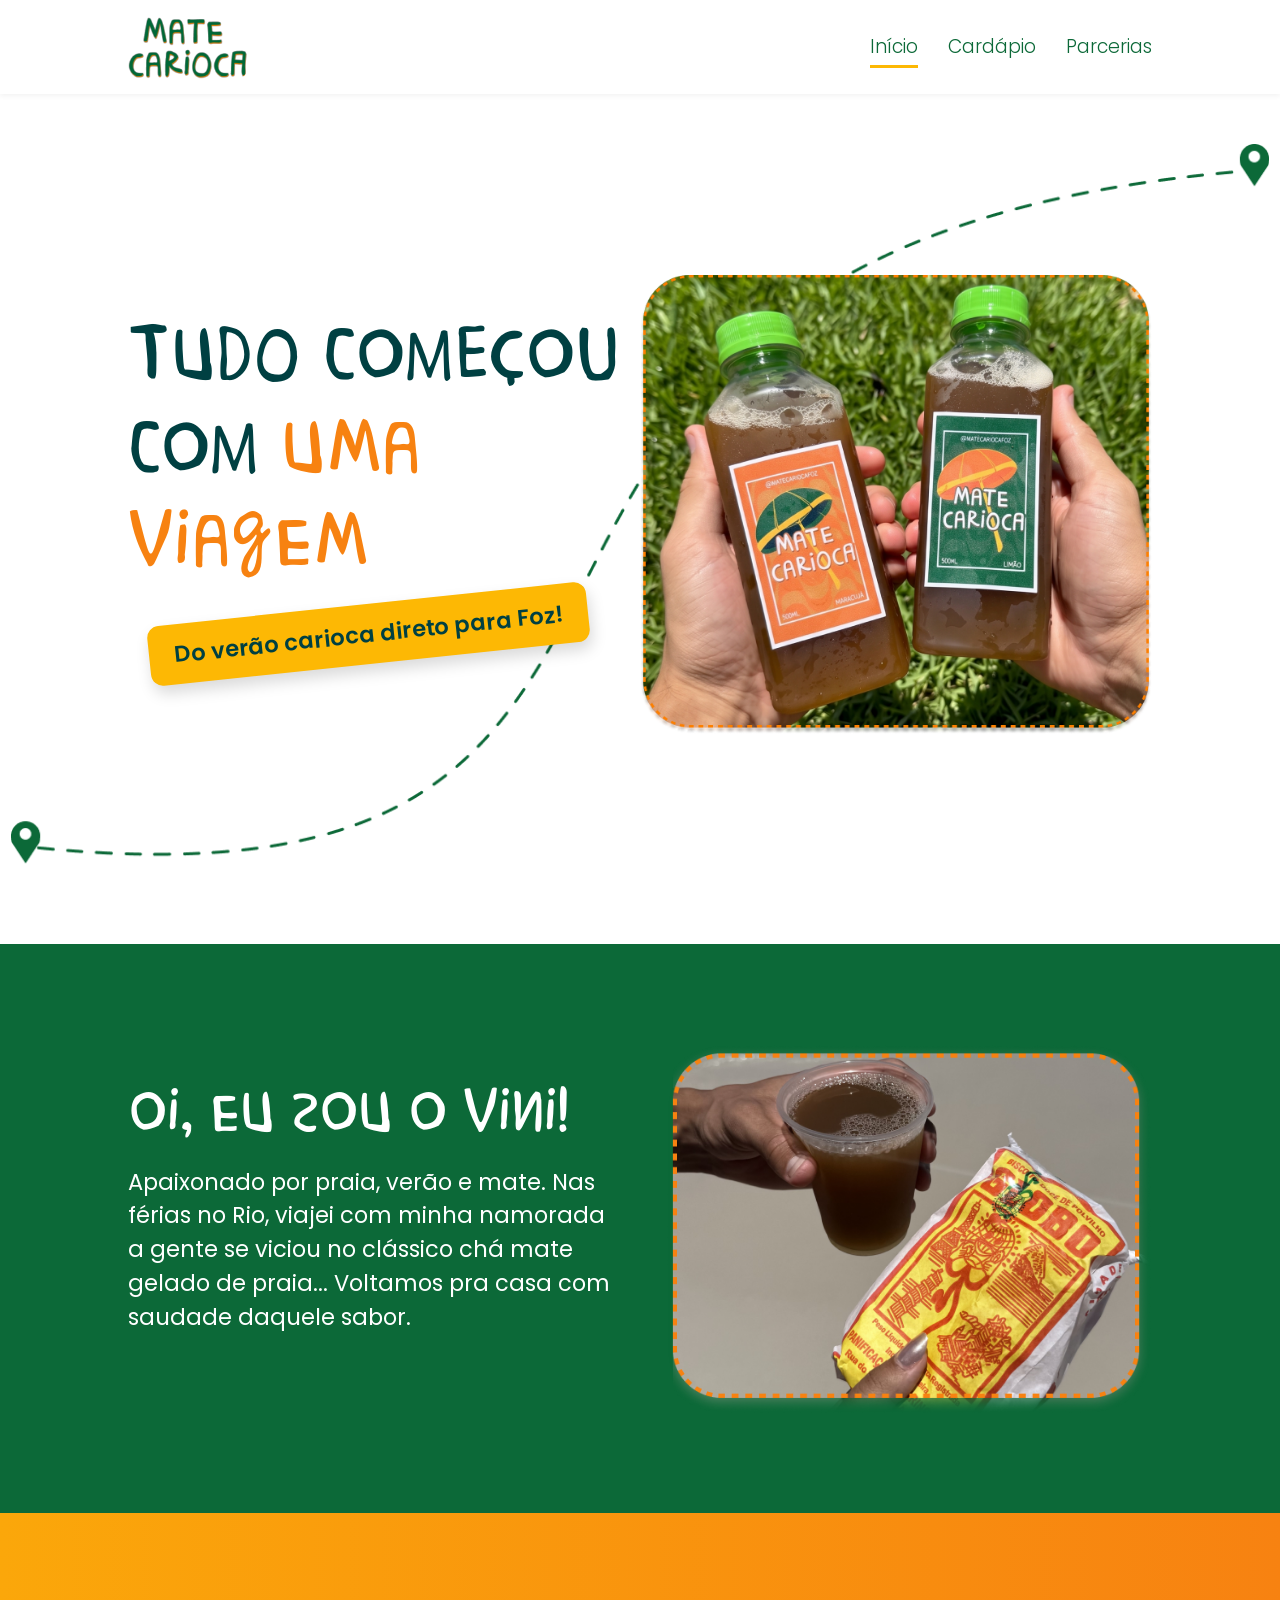
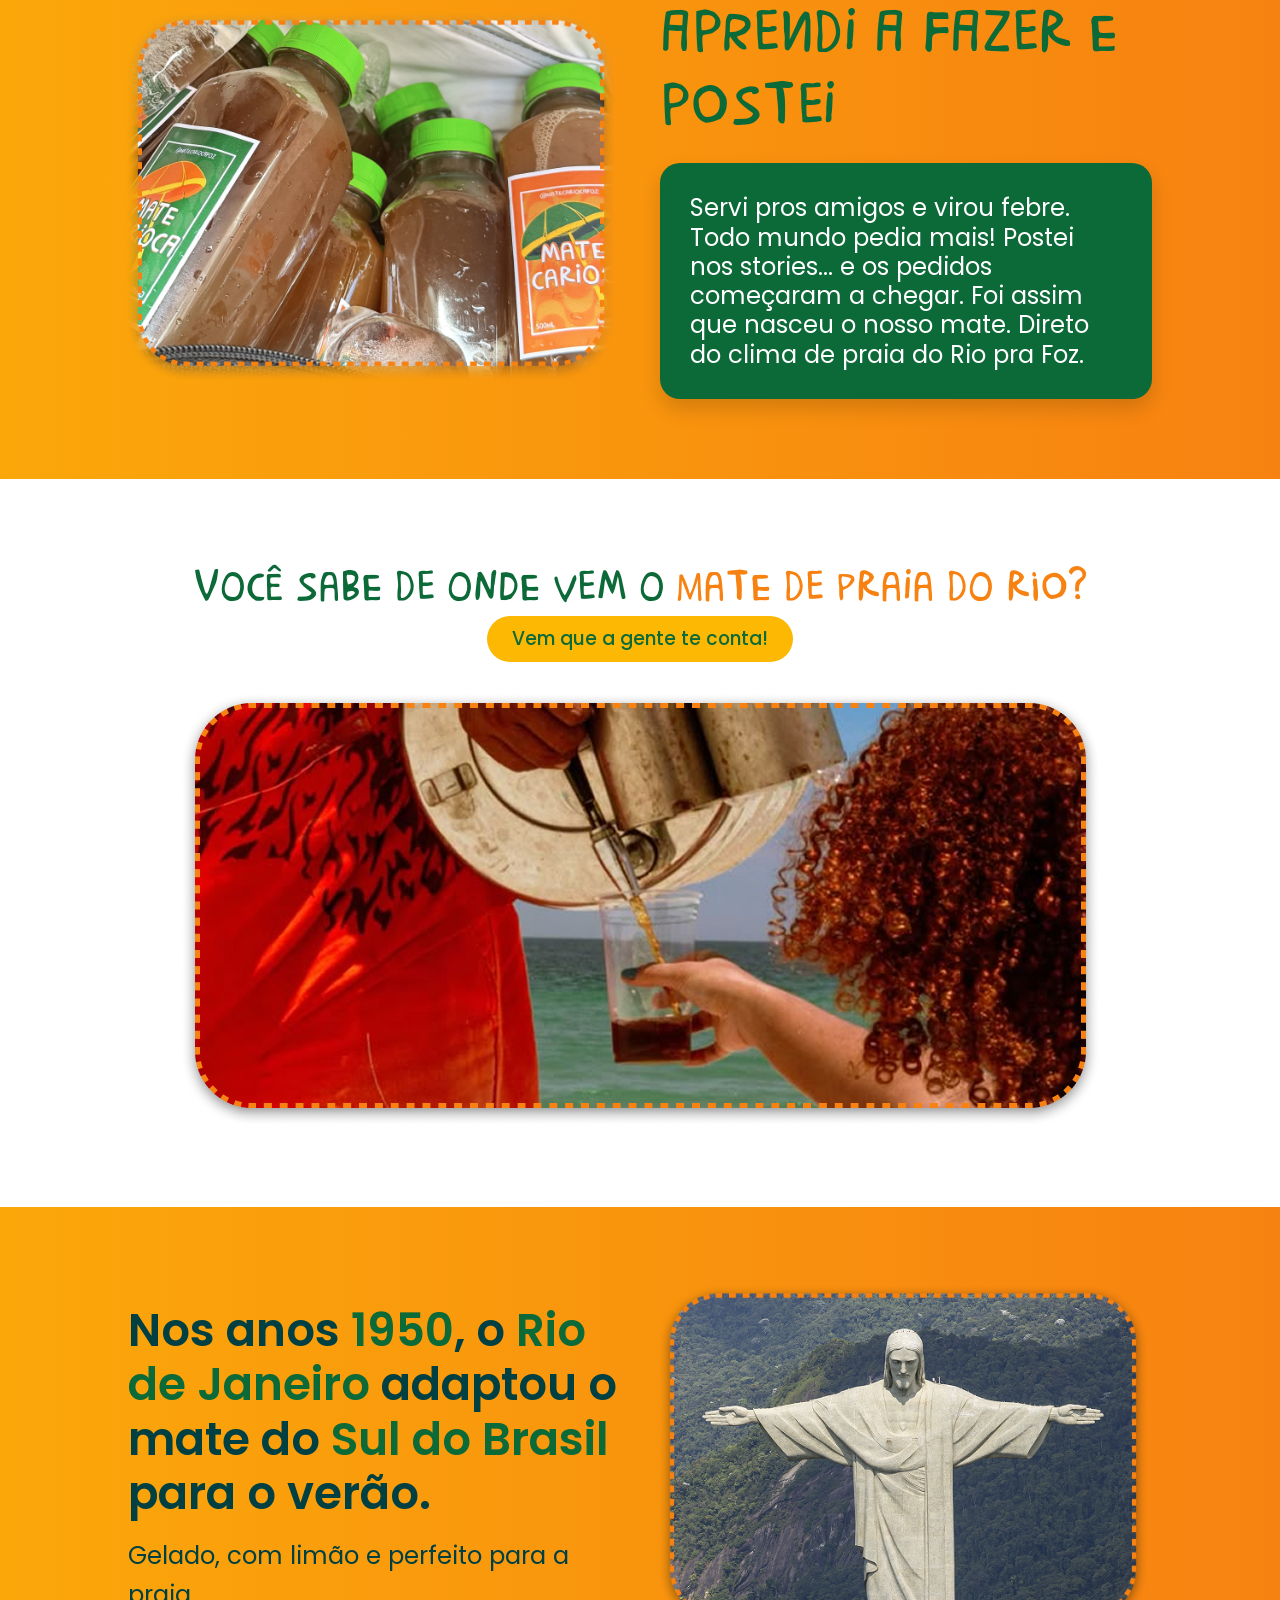
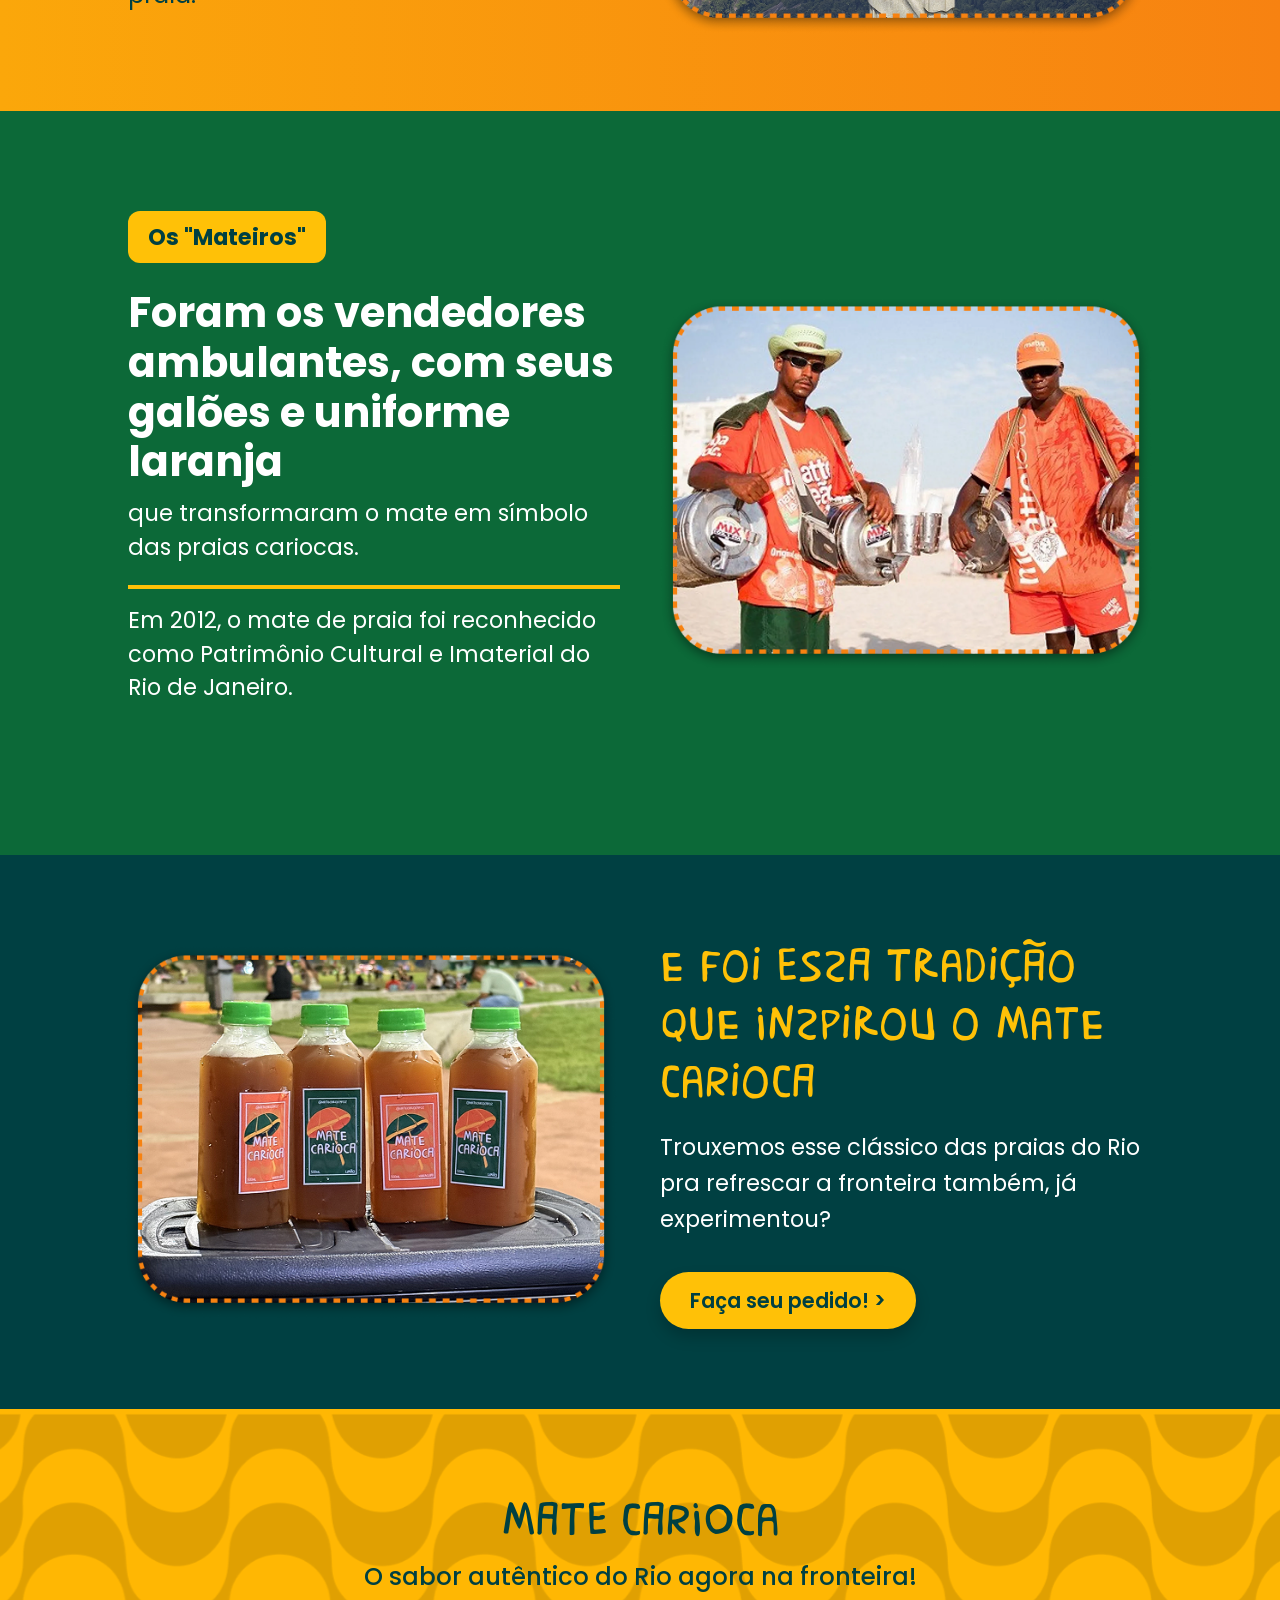
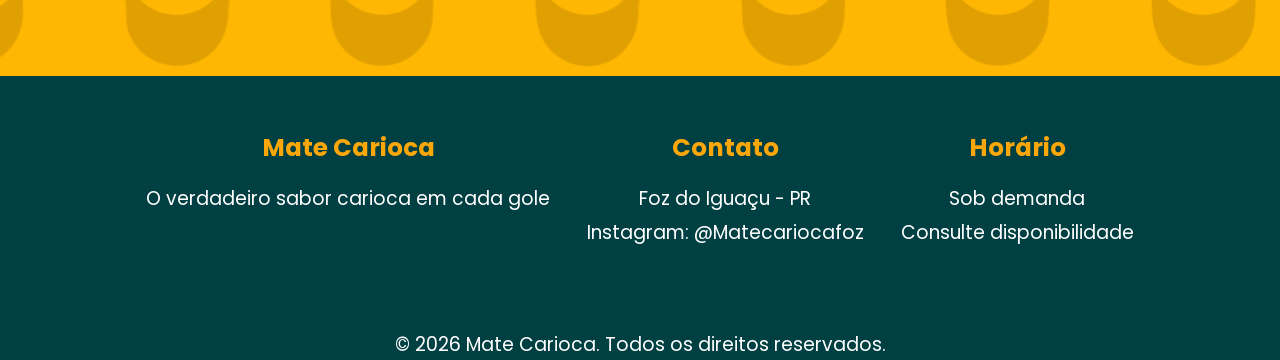
==== commit fd48708b: "Update index.html" ====
--- a/index.html
+++ b/index.html
@@ -4,23 +4,23 @@
     <meta charset="UTF-8">
     <meta name="viewport" content="width=device-width, initial-scale=1.0">
     <title>Projeto Mate Carioca</title>
-    <link rel="icon" type="image/svg+xml" href="../assets/MATE ID-10.svg">
+    <link rel="icon" type="image/svg+xml" href="assets/MATE ID-10.svg">
     <link rel="preconnect" href="https://fonts.googleapis.com">
     <link rel="preconnect" href="https://fonts.gstatic.com" crossorigin="anonymous">    
     <link href="https://fonts.googleapis.com/css2?family=Poppins:wght@400;600;700;800&display=swap" rel="stylesheet">
-    <link rel="stylesheet" href="../css/style.css">
+    <link rel="stylesheet" href="css/style.css">
 </head>
 <body>
 
     <header class="cabecalho-topo">
         <div class="caixa-logo">
-            <img src="../assets/MATE ID-12 1.png" alt="Logotipo Mate Carioca" class="logo-mate">
+            <img src="assets/MATE ID-12 1.png" alt="Logotipo Mate Carioca" class="logo-mate">
         </div>
         <nav class="menu-navegacao">
             <ul>
                 <li><a href="#inicio" class="link-ativo">Início</a></li>
-                <li><a href="../html/cardapio.html">Cardápio</a></li>
-                <li><a href="../html/parcerias.html">Parcerias</a></li>
+                <li><a href="html/cardapio.html">Cardápio</a></li>
+                <li><a href="html/parcerias.html">Parcerias</a></li>
             </ul>
         </nav>
     </header>
@@ -36,7 +36,7 @@
             </div>           
         </div>
         <div class="imagem-topo animar-scroll">
-            <img src="../assets/garrafas-mate.png" alt="Mate Carioca">
+            <img src="assets/garrafas-mate.png" alt="Mate Carioca">
         </div>
     </section>
 
@@ -49,7 +49,7 @@
             </div>
 
             <div class="lado-imagem">
-                <img src="../assets/mate-ferias.png" alt="Mate nas Férias">
+                <img src="assets/mate-ferias.png" alt="Mate nas Férias">
             </div>
 
         </div>
@@ -59,7 +59,7 @@
         <div class="flex-container animar-scroll">           
 
                 <div class="lado-imagem">
-                    <img src="../assets/mate-gelado.png" alt="Produção">
+                    <img src="assets/mate-gelado.png" alt="Produção">
                 </div>
             
             <div class="lado-texto">
@@ -78,7 +78,7 @@
             <h2>Você sabe de onde vem o <span class="texto-laranja">mate de praia do Rio?</span></h2>
             <div class="balao-laranja">Vem que a gente te conta!</div>
                 <div align="center">             
-                <img src="../assets/mate-de-praia.png" alt="Cultura do Mate">
+                <img src="assets/mate-de-praia.png" alt="Cultura do Mate">
                 </div>
             </div>
     </section>
@@ -86,7 +86,7 @@
     <section class="secao-laranja">
         <div class="flex-container inverso animar-scroll">
             <div class="lado-imagem">
-                <img src="../assets/cristo-redentor.png" alt="Rio">
+                <img src="assets/cristo-redentor.png" alt="Rio">
             </div>
             <div class="lado-texto">
                 <p>Nos anos <span class="destaque-verde">1950</span>, o <span class="destaque-verde">Rio de Janeiro</span> adaptou o mate do <span class="destaque-verde">Sul do Brasil</span> para o verão.</p>
@@ -110,7 +110,7 @@
 
             <div class="lado-imagem">
                 <div class="moldura-mateiros">
-                    <img src="../assets/mateiros.png" alt="Mateiros">
+                    <img src="assets/mateiros.png" alt="Mateiros">
                 </div>
             </div>
 
@@ -163,4 +163,4 @@
 
     <script src="../js/index.js"></script>
 </body>
-</html>+</html>
--- a/css/style.css
+++ b/css/style.css
@@ -8,15 +8,14 @@
     --cor-branca: #FFFFFF;
 }
 
-
 @font-face {
     font-family: 'Brasilero'; 
-    src: url('/assets/Brasilero2018Free.otf') format('truetype'); 
+    src: url('../assets/Brasilero2018Free.otf') format('truetype'); 
     font-weight: normal;
     font-style: normal;
 }
 
-/* 2. Regra Global (Corpo do texto e elementos menores) */
+/* Regra Global (Corpo do texto e elementos menores) */
 * {
     margin: 0;
     padding: 0;
@@ -30,11 +29,22 @@
     line-height: 1.6;
 }
 
-h1, h2, h3, .faixa-amarela-ondas h3 {
-    
-    font-family: 'Brasilero', cursive, sans-serif; 
+/* Regra Unificada para Imagens */
+img {
+    max-width: 100%;
+    height: auto;
+    border-radius: 12px;
+    display: block;
+    object-fit: cover;
+    transition: transform 0.4s ease;
+}
+
+h1, h2, h3, .faixa-amarela-ondas h3 {    
+    font-family: 'Brasilero', cursive, sans-serif;
     font-weight: normal; 
     font-size: 3.5rem;
+    line-height: 1.1; 
+    margin-bottom: 15px; 
 }
 
 .cabecalho-topo {
@@ -52,7 +62,7 @@
 .caixa-logo {
     display: flex;
     align-items: center;
-    width: 100px; 
+    width: 120px; 
     height: auto;
 }
 
@@ -72,8 +82,8 @@
 .menu-navegacao a {
     text-decoration: none;
     color: var(--verde-mate);
-    font-size: 0.9rem;
-    font-weight: 600;
+    font-size: 1.0rem;
+    font-weight: 300;
 }
 
 .menu-navegacao a:hover {
@@ -92,9 +102,8 @@
 }
 
 .conteudo-hero h1 {
-    font-size: 5.5rem; 
+    font-size: 4.5rem; 
     line-height: 1.1; 
-    font-weight: 800; 
     margin-bottom: 20px;
 }
 
@@ -103,7 +112,7 @@
     align-items: center;
     justify-content: space-between;
     min-height: 80vh;
-    background-image: url('/assets/mapa.png'); 
+    background-image: url('../assets/mapa.png'); 
     background-repeat: no-repeat;
     background-position: center;
     background-size: contain; 
@@ -112,29 +121,35 @@
     margin-top: 50px;
 }
 
+.conteudo-hero, .imagem-topo {
+    flex: 1; 
+    min-width: 0; 
+}
+
 .secao-verde { 
-background-color: var(--verde-mate); 
-    color: white;
-    text-align: center; 
+    background-color: var(--verde-mate); 
+    color: white; 
     display: flex;
     flex-direction: column;
-    align-items: center; 
+    align-items: flex-start; 
     padding: 100px 10%; 
 }
+
 .secao-verde h2 {
     font-size: 3.5rem; 
-    font-weight: 700;
     letter-spacing: -1px; 
     margin-bottom: 20px;
     text-transform: uppercase; 
+    text-align: left; 
 }
 
 .secao-verde p {
     font-size: 1.2rem;
     max-width: 800px; 
     line-height: 1.5;
-    margin: 0 auto 50px auto; 
+    margin-bottom: 50px; 
     font-weight: 400;
+    text-align: left; 
 }
 
 .secao-laranja { 
@@ -169,16 +184,8 @@
 }
 
 .secao-branca { 
-    background-color: 
-    var(--cor-branca);
+    background-color: var(--cor-branca);
     text-align: center; 
-}
-
-.secao-branca .moldura-pontilhada {
-    margin: 0 auto; 
-    display: block; 
-    width: fit-content; 
-    box-shadow: 0px 15px 30px rgba(0, 0, 0, 0.15); 
 }
 
 .balao-laranja {
@@ -215,45 +222,26 @@
     display: flex;
     align-items: center;
     gap: 40px;
+    width: 100%; 
 }
 
 .inverso { 
-    flex-direction: 
-    row-reverse; 
-}
+    flex-direction: row-reverse; 
+}
+
 .container-centralizado { 
     text-align: center; 
 }
 
-.moldura-pontilhada {
-    border: 3px dashed var(--laranja-mate);
-    border-radius: 50px;
-    display: inline-block;
-    padding: 0; 
-    overflow: hidden; 
-    position: relative; 
-}
-
-.moldura-pontilhada img {
-    margin: -3px; 
-    border-radius: 50px; 
-    width: calc(100% + 6px); 
-    display: block;
-}
-
-img {
-    max-width: 100%;
-    border-radius: 12px;
-    display: block;
-}
-
-h1 { font-size: 3rem; 
+h1 { 
+    font-size: 3rem; 
     line-height: 1.1; 
     margin-bottom: 20px; 
 }
+
 .laranja-destaque, .texto-laranja { 
     color: var(--laranja-mate);
-    font-family: Brasilero; 
+    font-family: 'Brasilero', cursive, sans-serif; 
 }
 
 .verde-escuro { 
@@ -270,7 +258,6 @@
     font-size: 1.2rem; 
     display: inline-block;
     box-shadow: 0px 10px 20px rgba(12, 105, 56, 0.4); 
-    transition: transform 0.3s ease, box-shadow 0.3s ease;
 }
 
 .secao-mateiros .lado-texto {
@@ -289,7 +276,7 @@
     margin-bottom: 25px;
 }
 
-.texto-destaque-mateiros {
+.secao-verde .texto-destaque-mateiros {
     font-size: 2.2rem;
     font-weight: 700;
     color: white;
@@ -297,11 +284,21 @@
     margin-bottom: 10px;
 }
 
-.texto-complemento-mateiros {
+.secao-verde .texto-complemento-mateiros {
     font-size: 1.2rem;
     color: white;
     font-weight: 400;
     margin-bottom: 20px;
+}
+
+.moldura-mateiros {
+    width: 100%;
+    display: block; 
+}
+
+.moldura-mateiros img {
+    object-fit: cover; 
+    aspect-ratio: 4 / 3; 
 }
 
 .linha-amarela {
@@ -357,19 +354,17 @@
 }
 
 .rodape {
-    background-color: var(--verde-mate); 
+    background-color: var(--verde-mate-escuro); 
     color: white;
     text-align: center;
 }
 
-
 .faixa-amarela-ondas {
     background-color: #FFB703; 
-    background-image: url('assets/ondas.png'); 
+    background-image: url('../assets/ondas.png'); 
     background-repeat: no-repeat; 
     background-position: center; 
     background-size: cover; 
-    
     padding: 80px 20px;
 }
 
@@ -395,7 +390,6 @@
     font-size: 1rem;
     line-height: 1.8; 
 }
-
 
 .info-bloco strong {
     color: #FBA70A; 
@@ -414,7 +408,6 @@
    ANIMAÇÕES E EFEITOS DE INTERAÇÃO
    ========================================================================== */
 
-/* 1. Classes para Animação de Scroll */
 .animar-scroll {
     opacity: 0;
     transform: translateY(50px);
@@ -426,21 +419,14 @@
     transform: translateY(0);
 }
 
-/* 2. Microinterações: Efeito de "Respiro" nas imagens ao passar o mouse */
-img {
-    transition: transform 0.4s ease;
-}
-
 img:hover {
     transform: scale(1.03);
 }
 
-/* Exceção: não animar a logo do cabeçalho ao passar o mouse */
 .logo-mate:hover {
     transform: none;
 }
 
-/* 3. Microinterações: Botões mais convidativos */
 .botao-verde, .botao-amarelo {
     transition: transform 0.3s ease, box-shadow 0.3s ease;
 }
@@ -453,4 +439,132 @@
 .botao-amarelo:hover {
     transform: translateY(-4px);
     box-shadow: 0px 10px 20px rgba(0, 0, 0, 0.15);
+}
+
+/* ==========================================================================
+   CORREÇÕES DE PROPORÇÃO E LAYOUT (SEÇÃO HISTÓRIA E CAIXAS)
+   ========================================================================== */
+
+.flex-container .lado-imagem,
+.flex-container .lado-texto {
+    flex: 1; 
+    min-width: 0; 
+}
+
+.caixa-verde-texto {
+    background-color: var(--verde-mate);
+    padding: 30px; 
+    border-radius: 20px; 
+    box-shadow: 0px 10px 20px rgba(0, 0, 0, 0.15); 
+    margin-top: 25px; 
+}
+
+.caixa-verde-texto p {
+    color: var(--cor-branca) !important; 
+    font-size: 1.1rem;
+    line-height: 1.6;
+    margin: 0 !important;
+} 
+
+/* ======================
+   BOTÃO SCROLL TO TOP
+   ====================== */
+
+#botao-topo {
+    position: fixed;
+    bottom: 30px; 
+    right: 30px; 
+    background-color: var(--amarelo-fundo);
+    color: white;
+    width: 55px;
+    height: 55px;
+    border-radius: 50%; 
+    border: none;
+    cursor: pointer; 
+    box-shadow: 0px 4px 15px rgba(0, 0, 0, 0.25);
+    z-index: 999;    
+    
+    display: flex;
+    justify-content: center;
+    align-items: center;    
+    
+    transition: opacity 0.4s ease, transform 0.4s ease, visibility 0.4s ease, background-color 0.3s ease;
+}
+
+#botao-topo svg {
+    width: 26px;
+    height: 26px;
+}
+
+#botao-topo:hover {
+    background-color: var(--verde-mate);
+    transform: translateY(-5px); 
+    box-shadow: 0px 8px 20px rgba(0, 0, 0, 0.3);
+}
+
+#botao-topo.escondido {
+    opacity: 0;
+    visibility: hidden;
+    transform: translateY(20px); 
+}
+
+#botao-topo.visivel {
+    opacity: 1;
+    visibility: visible;
+    transform: translateY(0); 
+}
+
+#sobre .lado-imagem img {
+    width: 100%; 
+    object-fit: cover; 
+    aspect-ratio: 4 / 3; 
+}
+
+/* ==========================================================================
+   RESPONSIVIDADE E LIMITES GLOBAIS
+   ========================================================================== */
+
+html {    
+    font-size: clamp(16px, 1vw + 6px, 22px);
+}
+
+.cabecalho-topo,
+section,
+.faixa-amarela-ondas,
+.grade-contatos {    
+    padding-left: max(10%, calc((100% - 1200px) / 2)) !important;
+    padding-right: max(10%, calc((100% - 1200px) / 2)) !important;
+}
+
+/* ==========================================================================
+   RESPONSIVIDADE MOBILE (CELULARES E TABLETS)
+   ========================================================================== */
+
+@media (max-width: 768px) {    
+    
+    .flex-container,
+    .inverso,
+    .secao-inicio {
+        flex-direction: column !important; 
+        gap: 30px; 
+    }
+    
+    .flex-container .lado-texto,
+    .flex-container .lado-texto-final,
+    .conteudo-hero {
+        order: 1; 
+        width: 100%; 
+        text-align: center; 
+    }
+    
+    .flex-container .lado-imagem,
+    .imagem-topo {
+        order: 2; 
+        width: 100%; 
+    }
+
+    .balao-amarelo-inclinado {
+        margin-left: 0; 
+        margin-bottom: 25px;
+    }
 }
